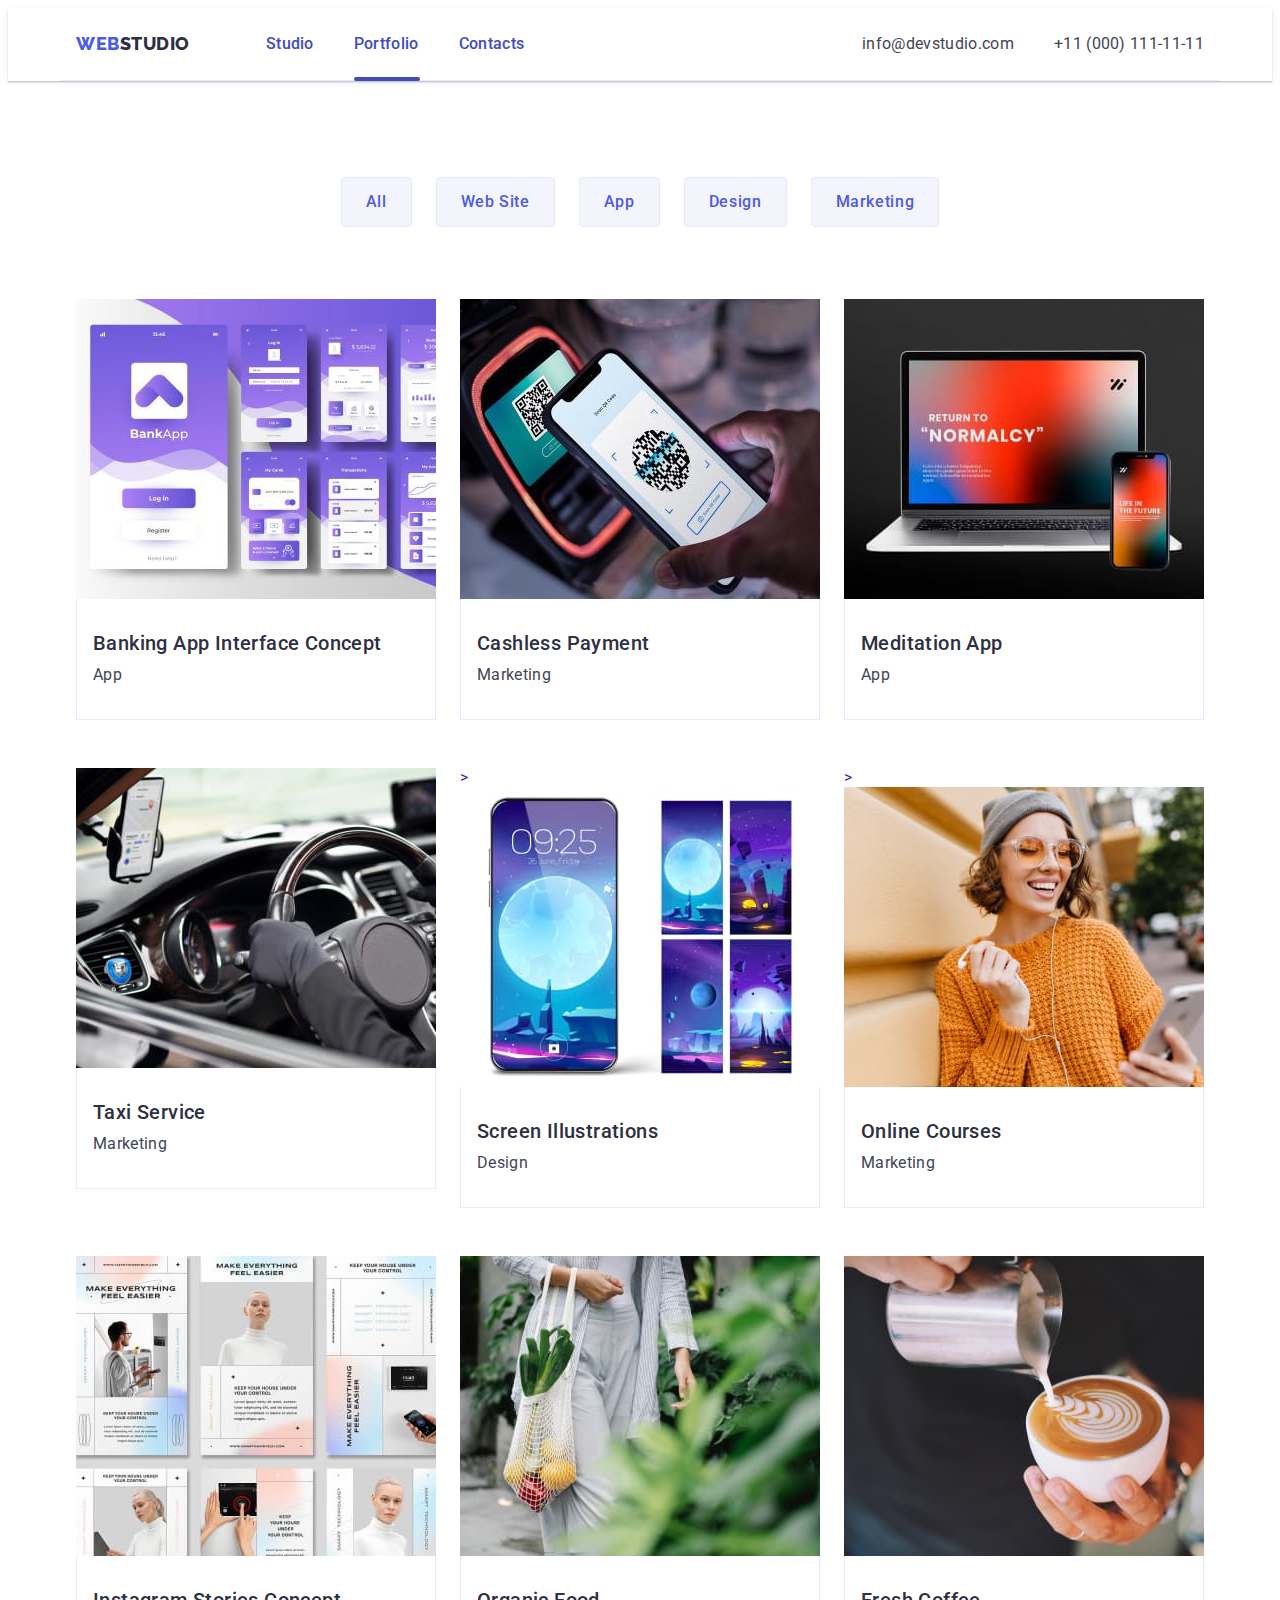
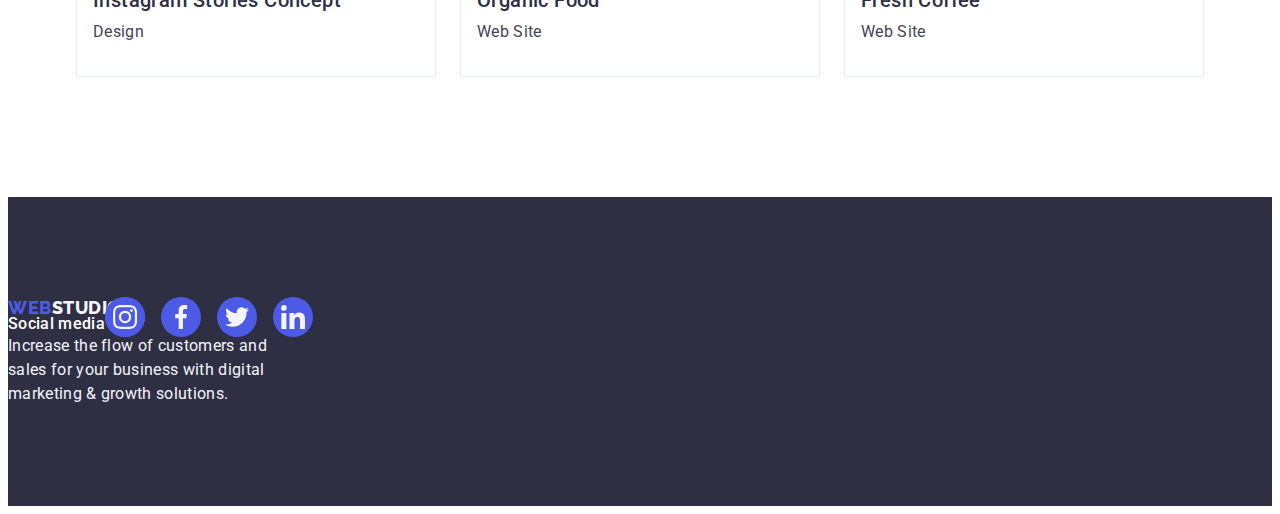
==== portfolio.html @ 8f14843b "4card-9" ====
<!DOCTYPE html>
<html lang="en">
  <head>
    <meta charset="UTF-8" />
    <meta name="viewport" content="width=device-width, initial-scale=1.0" />
    <link
      rel="stylesheet"
      href="https://cdnjs.cloudflare.com/ajax/libs/modern-normalize/2.0.0/modern-normalize.min.css"
      integrity="sha512-4xo8blKMVCiXpTaLzQSLSw3KFOVPWhm/TRtuPVc4WG6kUgjH6J03IBuG7JZPkcWMxJ5huwaBpOpnwYElP/m6wg=="
      crossorigin="anonymous"
      referrerpolicy="no-referrer"
    />
    <link rel="stylesheet" href="./css/styles.css" />
    <link rel="preconnect" href="https://fonts.googleapis.com" />
    <link rel="preconnect" href="https://fonts.gstatic.com" crossorigin />
    <link
      href="https://fonts.googleapis.com/css2?family=Raleway:wght@800&family=Roboto:wght@400;500;700;900&display=swap"
      rel="stylesheet"
    />
    <title>Портфоліо</title>
  </head>
  <body>
    <header class="header">
      <div class="container header-container">
        <nav class="header-navigation">
          <a class="header-logo link" href="./index.html"
            >Web<span class="header-logo-color">Studio</span></a
          >
          <ul class="header-menu-list list">
            <li class="header-menu-item">
              <a class="header-menu-link link" href="./index.html">Studio</a>
            </li>
            <li class="header-menu-item">
              <a class="header-menu-link current link" href="./portfolio.html"
                >Portfolio</a
              >
            </li>
            <li class="header-menu-item">
              <a class="header-menu-link link" href="">Contacts</a>
            </li>
          </ul>
        </nav>
        <address class="header-address">
          <ul class="header-address-link list">
            <li class="header-address-menu">
              <a
                class="link header-address-link"
                href="mailto:info@devstudio.com"
                >info@devstudio.com</a
              >
            </li>
            <li class="header-address-menu">
              <a class="link header-address-link" href="tel:+110001111111"
                >+11 (000) 111-11-11</a
              >
            </li>
          </ul>
        </address>
      </div>
    </header>
    <main>
      <section class="portfolio">
        <div class="container">
          <h1 class="visually-hidden">Porfolio</h1>
          <ul class="portfolio-filtr-list link list">
            <li><button type="button" class="portfolio-btn">All</button></li>
            <li>
              <button type="button" class="portfolio-btn">Web Site</button>
            </li>
            <li><button type="button" class="portfolio-btn">App</button></li>
            <li>
              <button type="button" class="portfolio-btn">Design</button>
            </li>
            <li>
              <button type="button" class="portfolio-btn">Marketing</button>
            </li>
          </ul>
          <ul class="portfolio-projects-list list">
            <li class="portfolio-item">
              <a class="portfolio-link link" href=""
                ><div class="portfolio-cover-wrap">
                  <img
                    class="portfolio-img"
                    src="./images/portfolio1.jpg"
                    alt="banking application interface"
                    width="360"
                    height="300"
                  />
                  <div class="porfolio-cover">
                    <p class="porfolio-cover-text">
                      14 Stylish and User-Friendly App Design Concepts · Task
                      Manager App · Calorie Tracker App · Exotic Fruit Ecommerce
                      App · Cloud Storage App
                    </p>
                  </div>
                </div>
                <div class="portfolio-card">
                  <h2 class="portfolio-subtitle">
                    Banking App Interface Concept
                  </h2>
                  <p class="portfolio-text">App</p>
                </div></a
              >
            </li>
            <li class="portfolio-item">
              <a class="portfolio-link link" href="">
                <div class="portfolio-cover-wrap">
                  <img
                    class="portfolio-img"
                    src="./images/portfolio2.jpg"
                    alt="scanning qr code from phone to phone"
                    width="360"
                    height="300"
                  />
                  <div class="porfolio-cover">
                    <p class="porfolio-cover-text">
                      14 Stylish and User-Friendly App Design Concepts · Task
                      Manager App · Calorie Tracker App · Exotic Fruit Ecommerce
                      App · Cloud Storage App
                    </p>
                  </div>
                </div>
                <div class="portfolio-card">
                  <h2 class="portfolio-subtitle">Cashless Payment</h2>
                  <p class="portfolio-text">Marketing</p>
                </div></a
              >
            </li>
            <li class="portfolio-item">
              <a class="portfolio-link link" href=""
                ><div class="portfolio-cover-wrap">
                  <img
                    class="portfolio-img"
                    src="./images/portfolio3.jpg"
                    alt="laptop and phone screen with meditation program"
                    width="360"
                    height="300"
                  />
                  <div class="porfolio-cover">
                    <p class="porfolio-cover-text">
                      14 Stylish and User-Friendly App Design Concepts · Task
                      Manager App · Calorie Tracker App · Exotic Fruit Ecommerce
                      App · Cloud Storage App
                    </p>
                  </div>
                </div>
                <div class="portfolio-card">
                  <h2 class="portfolio-subtitle">Meditation App</h2>
                  <p class="portfolio-text">App</p>
                </div></a
              >
            </li>
            <li class="portfolio-item">
              <a class="portfolio-link link" href=""
                ><div class="portfolio-cover-wrap">
                  <img
                    class="portfolio-img"
                    src="./images/portfolio4.jpg"
                    alt="mobile phone attached to the windshield of a car"
                    width="360"
                    height="300"
                  />
                  <div class="porfolio-cover">
                    <p class="porfolio-cover-text">
                      14 Stylish and User-Friendly App Design Concepts · Task
                      Manager App · Calorie Tracker App · Exotic Fruit Ecommerce
                      App · Cloud Storage App
                    </p>
                  </div>
                </div>
                <div class="portfolio-card">
                  <h2 class="portfolio-subtitle">Taxi Service</h2>
                  <p class="portfolio-text">Marketing</p>
                </div></a
              >
            </li>
            <li class="portfolio-item">
              <a class="portfolio-link link" href=""
                ><div class="portfolio-cover-wrap">
                  ><img
                  class="portfolio-img"
                  src="./images/portfolio5.jpg"
                  alt="5 screensavers of the same theme for the mobile phone screen"
                  width="360"
                  height="300"
                />
                <div class="porfolio-cover">
                  <p class="porfolio-cover-text">
                    14 Stylish and User-Friendly App Design Concepts · Task
                    Manager App · Calorie Tracker App · Exotic Fruit Ecommerce
                    App · Cloud Storage App
                  </p>
                </div></div>
                <div class="portfolio-card">
                  <h2 class="portfolio-subtitle">Screen Illustrations</h2>
                  <p class="portfolio-text">Design</p>
                </div></a
              >
            </li>
            <li class="portfolio-item">
              <a class="portfolio-link link" href=""
                ><div class="portfolio-cover-wrap">
                  ><img
                  class="portfolio-img"
                  src="./images/portfolio6.jpg"
                  alt="cheerful girl in a yellow knitted sweater, glasses, hat and headphones"
                  width="360"
                  height="300"
                />
                <div class="porfolio-cover">
                  <p class="porfolio-cover-text">
                    14 Stylish and User-Friendly App Design Concepts · Task
                    Manager App · Calorie Tracker App · Exotic Fruit Ecommerce
                    App · Cloud Storage App
                  </p>
                </div></div>
                <div class="portfolio-card">
                  <h2 class="portfolio-subtitle">Online Courses</h2>
                  <p class="portfolio-text">Marketing</p>
                </div></a
              >
            </li>
            <li class="portfolio-item">
              <a class="portfolio-link link" href=""
                ><div class="portfolio-cover-wrap"><img
                  class="portfolio-img"
                  src="./images/portfolio7.jpg"
                  alt="interface concept for instagram stories"
                  width="360"
                  height="300"
                />
                <div class="porfolio-cover">
                  <p class="porfolio-cover-text">
                    14 Stylish and User-Friendly App Design Concepts · Task
                    Manager App · Calorie Tracker App · Exotic Fruit Ecommerce
                    App · Cloud Storage App
                  </p>
                </div></div>
                <div class="portfolio-card">
                  <h2 class="portfolio-subtitle">Instagram Stories Concept</h2>
                  <p class="portfolio-text">Design</p>
                </div></a
              >
            </li>
            <li class="portfolio-item">
              <a class="portfolio-link link" href=""
                ><div class="portfolio-cover-wrap"><img
                  class="portfolio-img"
                  src="./images/portfolio8.jpg"
                  alt="a woman in light clothes carries a net with organic fruits"
                  width="360"
                  height="300"
                />
                <div class="porfolio-cover">
                  <p class="porfolio-cover-text">
                    14 Stylish and User-Friendly App Design Concepts · Task
                    Manager App · Calorie Tracker App · Exotic Fruit Ecommerce
                    App · Cloud Storage App
                  </p>
                </div></div>
                <div class="portfolio-card">
                  <h2 class="portfolio-subtitle">Organic Food</h2>
                  <p class="portfolio-text">Web Site</p>
                </div></a
              >
            </li>
            <li class="portfolio-item">
              <a class="portfolio-link link" href=""
                ><div class="portfolio-cover-wrap"><img
                  class="portfolio-img"
                  src="./images/portfolio9.jpg"
                  alt="man adding milk to coffee"
                  width="360"
                  height="300"
                />
                <div class="porfolio-cover">
                  <p class="porfolio-cover-text">
                    14 Stylish and User-Friendly App Design Concepts · Task
                    Manager App · Calorie Tracker App · Exotic Fruit Ecommerce
                    App · Cloud Storage App
                  </p>
                </div></div>
                <div class="portfolio-card">
                  <h2 class="portfolio-subtitle">Fresh Coffee</h2>
                  <p class="portfolio-text">Web Site</p>
                </div></a
              >
            </li>
          </ul>
        </div>
      </section>
    </main>
    <footer class="footer">
      <div class="footer-container">
        <div class="footer-left">
          <a class="footer-logo link" href="./index.html"
            >Web<span class="footer-logo-color">Studio</span></a
          >
          <p class="footer-text">
            Increase the flow of customers and sales for your business with
            digital marketing & growth solutions.
          </p>
        </div>
        <div class="footer-social-menu">
          <p class="footer-title">Social media</p>
          <ul class="footer-menu-list">
            <li class="footer-menu-fon">
              <a class="footer-menu-link" href="">
                <svg class="footer-icon" width="24" height="24">
                  <use href="./images/icons.svg#icon-instagram-2"></use></svg
              ></a>
            </li>
            <li class="footer-menu-fon">
              <svg class="footer-icon" width="24" height="24">
                <use href="./images/icons.svg#icon-facebook-1"></use>
              </svg>
            </li>
            <li class="footer-menu-fon">
              <svg class="footer-icon" width="24" height="24">
                <use href="./images/icons.svg#icon-twitter-1"></use>
              </svg>
            </li>
            <li class="footer-menu-fon">
              <svg class="footer-icon" width="24" height="24">
                <use href="./images/icons.svg#icon-linkedin-1"></use>
              </svg>
            </li>
          </ul>
        </div>
      </div>
    </footer>
  </body>
</html>
---- css/styles.css ----
* {
  box-sizing: border-box;
}
:root {
  --font-family: "Roboto", sans-serif;
  --font-family: "Raleway", sans-serif;
  --iris: #4d5ae5;
  --ocean: #404bbf;
  --navy-blue: #2e2f42;
  --green: #31d0aa;
  --slate: #434455;
  --light-slate: #8e8f99;
  --corn-flower: #e7e9fc;
  --cloud: #f4f4fd;
  --navy-blue-modal: #2e2f42;
  --grey: #2e2f42;
  --white: #ffffff;
  --dairy: #fcfcfc;
  --cornflower: #e7e9fc;
}
body {
  font-family: "Roboto", sans-serif;
  color: #434455;
  background-color: #ffffff;
}
address {
  font-style: normal;
}

img {
  display: block;
  max-width: 100%;
  height: auto;
}

p,
h1,
h2,
h3,
h4,
h5,
h6 {
  margin-top: 0;
  margin-bottom: 0;
}

ul,
ol {
  padding-left: 0;
  margin-top: 0;
  margin-bottom: 0;
}

.container {
  width: 100%;
  width: 1158px;
  padding-left: 15px;
  padding-right: 15px;
  margin: 0 auto;
}

.visually-hidden {
  position: absolute;
  width: 1px;
  height: 1px;
  margin: -1px;
  border: 0;
  padding: 0;
  white-space: nowrap;
  clip-path: inset(100%);
  clip: rect(0 0 0 0);
  overflow: hidden;
}

.link {
  text-decoration: none;
}

.list {
  list-style-type: none;
}

/*----------------HEADER-------------*/

.header {
  box-shadow: 0px 2px 1px rgba(46, 47, 66, 0.08),
    0px 1px 1px rgba(46, 47, 66, 0.16), 0px 1px 6px rgba(46, 47, 66, 0.08);
}

.header-container {
  display: flex;
  align-items: center;
  width: 100%;
  max-width: 1158px;
  margin: 0 auto;
  border-bottom: 1px solid var(--cornflower, #e7e9fc);
}

.header-navigation {
  align-items: center;
  display: flex;
}

.header-logo {
  color: var(--iris, #4d5ae5);
  font-family: Raleway, sans-serif;
  font-size: 18px;
  font-weight: 800;
  line-height: 1.17;
  letter-spacing: 0.03em;
  text-transform: uppercase;
  display: flex;
  align-items: center;
  margin-right: 76px;
}
.header-logo-color {
  color: var(--navyblue, #2e2f42);
  text-align: center;
}

.header-menu-list {
  text-align: center;
  display: flex;
  gap: 40px;
}

.header-menu-item {
  text-align: center;
}
.header-address-menu {
  transition: color 250ms cubic-bezier(0.4, 0, 0.2, 1);
}

.header-menu-link {
  color: var(--grey);
  font-size: 16px;
  font-weight: 500;
  line-height: 1.5;
  letter-spacing: 0.02em;
  text-align: center;
  display: flex;
  padding: 24px 0;
  position: relative;
  color: #404bbf;
  transition: color 250ms cubic-bezier(0.4, 0, 0.2, 1);
}
.header-menu-link:hover,
.header-menu-link:focus {
  color: var(--ocean, #404bbf);
  text-decoration: underline;
  text-decoration: none;
  transition: transform 250ms linear;
  transition: cubic-bezier(0.4, 0, 0.2, 1);
}
.header-address {
  font-style: normal;
  text-align: center;
  display: flex;
  margin-left: auto;
}
.header-menu-link :active .current {
}

.current::after {
  width:100%;
  width: 66px;
  height: 4px;
  flex-shrink: 0;
  border-radius: 2px;
  position: absolute;
  left: 0;
  bottom: -1px;
  background-color: #404bbf;
  content: "";
}

.header-address-link {
  color: var(--slate, #434455);
  font-size: 16px;
  line-height: 1.5;
  letter-spacing: 0.02em;
  font-style: normal;
  margin: 0;
  padding-left: 0;
  text-align: center;
  display: flex;
  gap: 40px;
  transition: color 250ms cubic-bezier(0.4, 0, 0.2, 1);
}
.header-address-link:hover,
.header-address-link:focus {
  color: var(--ocean, #404bbf);
  text-decoration: none;
  transition: transform 250ms linear;
  transition: cubic-bezier(0.4, 0, 0.2, 1);
}
/*----------------BUSINESS-------------*/

.business {
  background-color: #2e2f42;
  background-image: linear-gradient(
      rgba(46, 47, 66, 0.7),
      rgba(46, 47, 66, 0.7)
    ),
    url(../images/people-office.jpg);
  background-repeat: no-repeat;
  background-position: center;
  background-size: cover;
  text-align: center;
  padding: 188px 0;
  display: block;
  margin: 0 auto;
  align-items: center;
  max-width: 1440px;
}
.business-title {
  color: var(--white, #ffffff);
  font-size: 56px;
  font-weight: 700;
  line-height: 1.07;
  letter-spacing: 0.02em;
  max-width: 496px;
  margin: 0 auto 48px;
}

.business-btn {
  color: var(--white, #ffffff);
  font-size: 16px;
  font-weight: 500;
  line-height: 1.5;
  letter-spacing: 0.04em;
  cursor: pointer;
  background: var(--iris, #4d5ae5);
  font-family: inherit;
  margin: 0 auto;
  border: none;
  border-radius: 4px;
  padding: 16px 32px;
  min-width: 169px;
  display: block;
  justify-items: center;
  transition: background-color 250ms cubic-bezier(0.4, 0, 0.2, 1);
}

.business-btn:hover,
.business-btn:focus {
  background: var(--ocean, #404bbf);
  font-family: "Roboto", sans-serif;
  text-decoration: none;
  transition: transform 250ms linear;
  transition: cubic-bezier(0.4, 0, 0.2, 1);
}

/*----------------SKILLS--------------*/

.skills {
  padding: 120px 0;
}

.skills-menu {
  display: flex;
  gap: 24px;
}
.skills-menu-fon {
  width: 264px;
  height: 112px;
  border-radius: 4px;
  background: var(--cloud, #f4f4fd);
  display: inline-block;
  display: flex;
  align-items: center;
  justify-content: center;
  margin-bottom: 8px;
}

.skills-menu-item {
  width: calc((100% - 72px) / 4);
}
.skills-subtitle {
  color: var(--navyblue, #2e2f42);
  font-size: 20px;
  font-weight: 500;
  line-height: 1.2;
  letter-spacing: 0.02em;
  margin-bottom: 8px;
}
.skills-item-text {
  font-size: 16px;
  line-height: 1.5;
  letter-spacing: 0.02em;
}

/*----------------DEVELOPMENT-------------*/
.development {
  padding-bottom: 120px;
}
.development-title {
  color: var(--navyblue, #2e2f42);
  font-size: 36px;
  font-weight: 700;
  line-height: 1.11;
  letter-spacing: 0.02em;
  text-transform: capitalize;
  display: block;
  margin: 0 auto 72px;
  text-align: center;
}

.development-menu-list {
  display: flex;
  gap: 24px;
}

.development-menu-item {
  width: calc((100% - 48px) / 3);
}

/*----------------TEAM----------------*/
.team {
  background-color: #f4f4fd;
  padding: 120px 0;
}

.team-title {
  color: var(--navyblue, #2e2f42);
  text-align: center;
  font-size: 36px;
  font-weight: 700;
  line-height: 1.11;
  letter-spacing: 0.02em;
  text-transform: capitalize;
  display: block;
  margin-bottom: 72px;
}

.team-list {
  display: flex;
  gap: 24px;
}
.team-list-menu {
  background-color: #ffffff;
  border-radius: 0px 0px 4px 4px;
  width: calc((100% - 3 * 24px) / 4);
  box-shadow: 0px 1px 6px rgba(46, 47, 66, 0.08),
    0px 1px 1px rgba(46, 47, 66, 0.16), 0px 2px 1px rgba(46, 47, 66, 0.08);
}
.team-img {
}
.team-working {
  padding: 32px 0;
}
.team-name {
  color: var(--navyblue, #2e2f42);
  text-align: center;
  font-size: 20px;
  font-weight: 500;
  line-height: 1.2;
  letter-spacing: 0.02em;
  margin-bottom: 8px;
}

.team-profession {
  color: var(--slate, #434455);
  text-align: center;
  font-size: 16px;
  line-height: 1.5;
  letter-spacing: 0.02em;
  margin: 0;
  margin-bottom: 8px;
}
.team-menu-fon-list {
  display: flex;
  justify-content: center;
  align-items: center;
  width: 232px;
  height: 40px;
  margin: 0 auto;
  flex-shrink: 0;
  gap: 24px;
}

.team-menu-fon {
  flex-shrink: 0;
  width: 40px;
  height: 40px;
  border-radius: 50px;
  display: inline-block;
  display: flex;
  align-items: center;
  justify-content: center;
  background-color: #4d5ae5;
}

.team-link {
  width: 100%;
  height: 100%;
  background-color: var(--iris, #4d5ae5);
  border-radius: 50%;
  display: flex;
  align-items: center;
  justify-content: center;
  transition: background-color 250ms cubic-bezier(0.4, 0, 0.2, 1);
}
.team-link :hover,
.team-link :focus {
  background-color: var(--ocean, #404bbf);
}
.team-icon {
  fill: #f4f4fd;
}

/*------------------CUSTOMER-----------------*/
.customers {
  padding: 120px 0;
}
.customers-title {
  color: var(--navyblue, #2e2f42);
  text-align: center;
  font-size: 36px;
  font-weight: 700;
  line-height: 1.11;
  letter-spacing: 0.02em;
  text-transform: capitalize;
  display: block;
  margin-bottom: 72px;
}

.customers-menu {
  display: flex;
  gap: 24px;
}

.customers-link {
  width: 100%;
  height: 100%;
  border: 1px solid #8e8f99;
  border-radius: 4px;
  display: flex;
  align-items: center;
  justify-content: center;
  color: var(--light-slate, #8e8f99);
  transition: border-color 250ms cubic-bezier(0.4, 0, 0.2, 1),
    color 250ms cubic-bezier(0.4, 0, 0.2, 1);
}

.customers-link :hover,
.customers-link :focus {
  border-color: var(--ocean, #404bbf);
  color: var(--ocean, #404bbf);
  transition: border-color 250ms cubic-bezier(0.4, 0, 0.2, 1),
    color 250ms cubic-bezier(0.4, 0, 0.2, 1);
}
.customers-menu-item {
  width: calc((100% - 5 * 24px) / 6);
  height: 88px;
}
/*.customers-menu-fon {
  width: 168px;
  height: 88px;
  border-radius: 4px;
  border: 1px solid var(--lightslate, #8e8f99);
  display: inline-block;
  display: flex;
  align-items: center;
  justify-content: center;
  flex-shrink: 0;
}*/

.customers-menu-item :hover,
.customers-menu-item :focus {
  border: 1px solid var(--ocean, #404bbf);
  transition: transform 250ms linear;
  transition: cubic-bezier(0.4, 0, 0.2, 1);
}
.customers-icon {
  fill: currentColor;
}
.customers-icon :hover,
.customers-icon :focus {
  fill: #404bbf;
  transition: transform 250ms linear;
  transition: cubic-bezier(0.4, 0, 0.2, 1);
}

/*------------------PORTFOLIO-----------------*/
.portfolio {
  padding-top: 96px;
  padding-bottom: 120px;
}

.portfolio-filtr-list {
  width: 1158px;
  width: calc(100% - (24px * 4) / 5);
  padding-right: 15px;
  padding-left: 15px;
  margin: 0 auto;
  display: flex;
  justify-content: center;
  gap: 24px;
  margin-bottom: 72px;
}

.portfolio-btn {
  font-family: inherit;
  color: #4d5ae5;
  background: var(--cloud, #f4f4fd);
  text-align: center;
  font-size: 16px;
  font-weight: 500;
  line-height: 1.5;
  letter-spacing: 0.04em;
  cursor: pointer;
  padding: 12px 24px;
  border-radius: 4px;
  border: 1px solid var(--cornflower, #e7e9fc);
  margin: 0 auto;
  display: flex;
  justify-content: center;
  align-items: center;
  transition: color 250ms cubic-bezier(0.4, 0, 0.2, 1),
    background-color 250ms cubic-bezier(0.4, 0, 0.2, 1),
    border-color 250ms cubic-bezier(0.4, 0, 0.2, 1),
    box-shadow 250ms cubic-bezier(0.4, 0, 0.2, 1);
}
.portfolio-btn:hover,
.portfolio-btn:focus {
  background-color: var(--ocean, #404bbf);
  color: var(--white, #ffffff);
  text-decoration: none;
  border: 1px solid transparent;
  transition: transform 250ms linear;
  transition: cubic-bezier(0.4, 0, 0.2, 1);
  box-shadow: 0px 3px 1px rgba(0, 0, 0, 0.1), 0px 2px 1px rgba(0, 0, 0, 0.08),
    0px 2px 2px rgba(0, 0, 0, 0.12);
}

.portfolio-projects-list {
  margin: 0;
  padding-left: 0;
  display: flex;
  flex-wrap: wrap;
  column-gap: 24px;
  row-gap: 48px;
}
.portfolio-link {
  display: block;
  transition: box-shadow 250ms cubic-bezier(0.4, 0, 0.2, 1);
  transform: translateY(0%);
}
.portfolio-link :hover{
  transform: translateY(0%);
  box-shadow: 0px 1px 6px rgba(46, 47, 66, 0.08),
    0px 1px 1px rgba(46, 47, 66, 0.16), 0px 2px 1px rgba(46, 47, 66, 0.08);
}
.portfolio-link :focus {
  transform: translateY(0%);
  box-shadow: 0px 1px 6px rgba(46, 47, 66, 0.08),
    0px 1px 1px rgba(46, 47, 66, 0.16), 0px 2px 1px rgba(46, 47, 66, 0.08);
}
.portfolio-link :hover  .porfolio-cover-text{ transform: translateY(0%);}

.portfolio-link :focus .porfolio-cover-text{ transform: translateY(0%);}

.portfolio-item {
  width: calc((100% - 48px) / 3);
}
.portfolio-item :hover .porfolio-cover {
  transform: translateY(0);
}
.portfolio-card {
  padding: 32px 16px;
  border: 1px solid #e7e9fc;
  border-top: none;
}

.portfolio-img {
}

.portfolio-cover-wrap {
  position: relative;
  overflow: hidden;
}

.porfolio-cover {
  position: absolute;
  top: 0;
  flex-shrink: 0;
  background: var(--iris, #4d5ae5);
  height: 100%;
  width: 100%;
  padding: 0 32px;
  padding-top: 40px;
  display: flex;
  transform: translateY(100%);
  transition: transform 250ms linear;
  transition: cubic-bezier(0.4, 0, 0.2, 1);
}

.porfolio-cover-text {
  color: var(--cloud, #f4f4fd);
  font-size: 16px;
  line-height: 1.5;
  letter-spacing: 0.02em;
  position: absolute;
  top: 0;
  padding: 40px 32px;
  background-color: #4d5ae5;
  height: 100%;
  transform: translateY(100%);
  transition: transform 250ms cubic-bezier(0.4, 0, 0.2, 1);
}

.portfolio-subtitle {
  color: var(--navyblue, #2e2f42);
  font-size: 20px;
  font-weight: 500;
  line-height: 1.2;
  letter-spacing: 0.02em;
  margin-bottom: 8px;
}
.portfolio-text {
  color: var(--slate, #434455);
  font-size: 16px;
  line-height: 1.5;
  letter-spacing: 0.02em;
  margin: 0;
}

/*-----------FOOTER------------*/

.footer {
  background-color: #2e2f42;
  padding: 100px 0;
  position: relative;
}
.footer-container {
  display: flex;
  align-items: baseline;
}
.footer-left {
  margin-right: 120px;
}
.footer-logo {
  color: var(--iris, #4d5ae5);
  font-family: Raleway, sans-serif;
  font-size: 18px;
  font-weight: 800;
  line-height: 1.17;
  letter-spacing: 0.03em;
  text-transform: uppercase;
  display: inline-block;
  margin-bottom: 16px;
}

.footer-logo-color {
  color: var(--cloud, #f4f4fd);
  display: inline-block;
}

.footer-text {
  color: var(--cloud, #f4f4fd);
  font-size: 16px;
  line-height: 1.5;
  letter-spacing: 0.02em;
  margin: 0;
  max-width: 264px;
}

.footer-social-menu {
  width: 1158px;
  text-align: center;
  margin: 0;
  position: absolute;
  top: 100px;
  max-left: 540px;
  display: flex;
  align-items: baseline;
}

.footer-title {
  color: var(--white, #fff);
  font-size: 16px;
  font-weight: 500;
  line-height: 1.5;
  letter-spacing: 0.02em;
  margin-bottom: 16px;
}

.footer-menu-list {
  display: flex;
  gap: 16px;
}

.footer-menu-fon {
  flex-shrink: 0;
  width: 40px;
  height: 40px;
  border-radius: 50px;
  display: inline-block;
  display: flex;
  align-items: center;
  justify-content: center;
  background-color: var(--iris, #4d5ae5);

}
.footer-menu-link {
  width: 100%;
  height: 100%;
  background-color: var(--iris, #4d5ae5);
  border-radius: 50px;
  display: flex;
  align-items: center;
  justify-content: center;
}

.footer-menu-link :hover,
.footer-menu-link :focus {
  background-color: #31d0aa;
}

.footer-icon {
  fill: #f4f4fd;
}
.footer-menu-fon :hover,
.footer-menu-fon :focus {
  background-color: var(--green, #31d0aa);
}

/*-----------MODAL------------*/
.backdrop {
  position: fixed;
  width: 100%;
  height: 100%;
  background-color: var(--navyblue-modal, rgba(46, 47, 66, 0.4));
  top: 0;
  left: 0;
  transition: opacity 250ms cubic-bezier(0.4, 0, 0.2, 1),
    visibility 250ms cubic-bezier(0.4, 0, 0.2, 1);
}

.modal {
  position: absolute;
  top: 50%;
  left: 50%;
  transform: translate(-50%, -50%);
  border-radius: 4px;
  background: var(--dairy, #fcfcfc);
  box-shadow: 0px 2px 1px 0px rgba(0, 0, 0, 0.2),
    0px 1px 3px 0px rgba(0, 0, 0, 0.12), 0px 1px 1px 0px rgba(0, 0, 0, 0.14);
  width: 408px;
  min-height: 584px;
  flex-shrink: 0;
  transition: transform 250ms cubic-bezier(0.4, 0, 0.2, 1);
}

.modal-close-btn {
  position: absolute;
  top: 24px;
  right: 24px;
  border-radius: 50%;
  display: flex;
  align-items: center;
  justify-content: center;
  background-color: #e7e9fc;
  border: 1px solid rgba(0, 0, 0, 0.1);
  padding: 0;
  cursor: pointer;
  transition: background-color 250ms cubic-bezier(0.4, 0, 0.2, 1),
    border 250ms cubic-bezier(0.4, 0, 0.2, 1);
  width: 24px;
  height: 24px;
}

.modal-close-btn:hover .modal-icon,
.modal-close-btn:focus .modal-icon {
  fill: color #ffffff;
}

.modal-btn :hover,
.modal-btn :focus {
  background-color: var(--ocean, #404bbf);
  border: none;
}

.modal-icon {
  transition: fill 250ms cubic-bezier(0.4, 0, 0.2, 1);
  fill: #ffffff;
}

.is-hidden {
  opacity: 0;
  visibility: hidden;
  pointer-events: none;
}
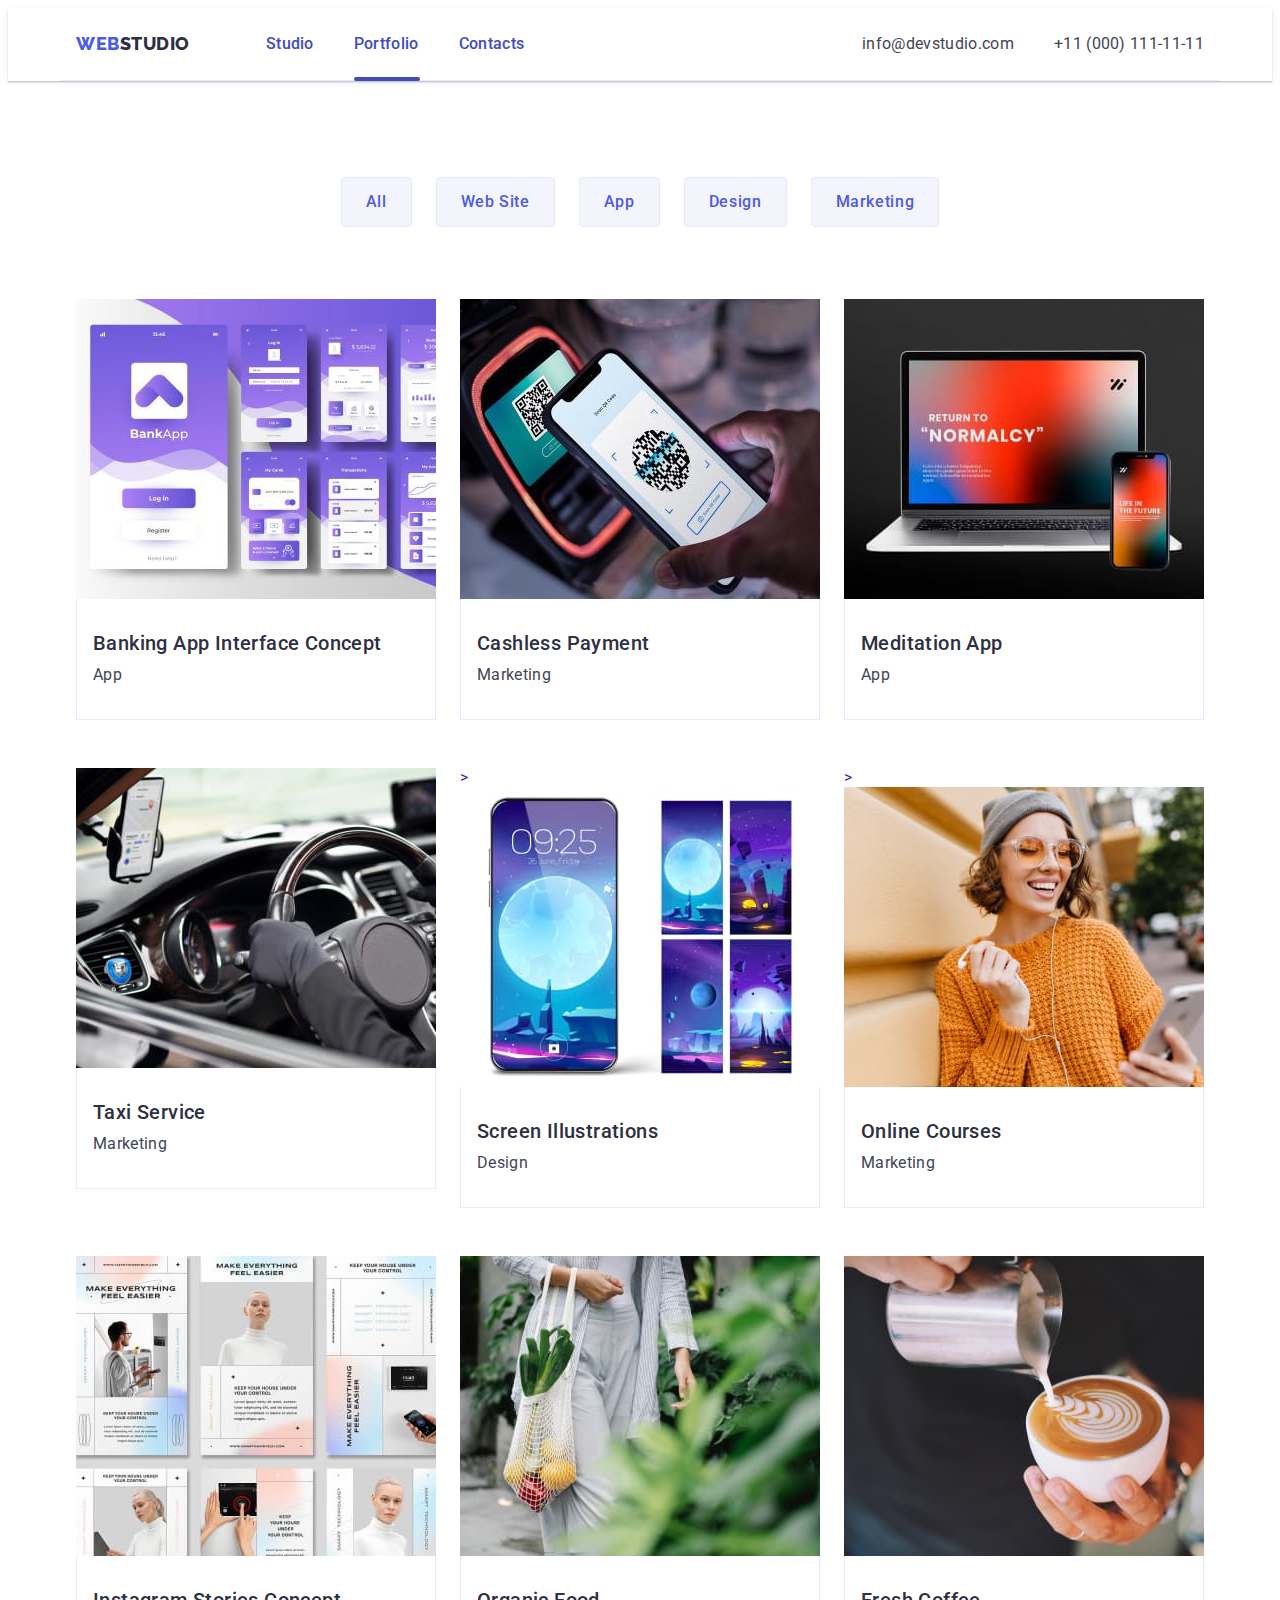
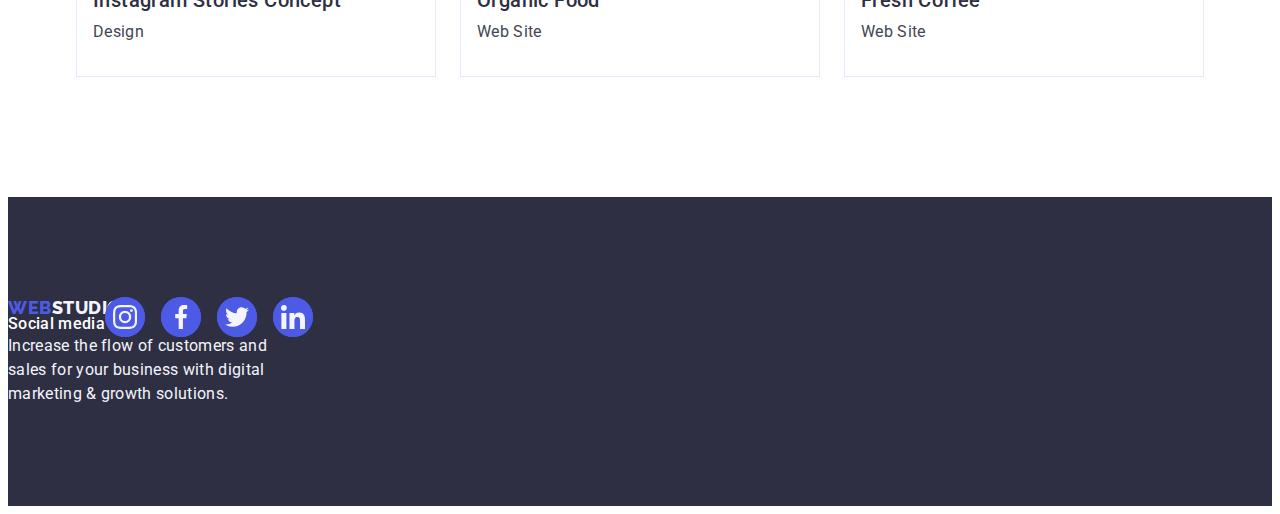
==== commit 65d7d244: "4footer" ====
--- a/portfolio.html
+++ b/portfolio.html
@@ -311,19 +311,21 @@
               ></a>
             </li>
             <li class="footer-menu-fon">
+              <a class="footer-menu-link" href="">
               <svg class="footer-icon" width="24" height="24">
                 <use href="./images/icons.svg#icon-facebook-1"></use>
-              </svg>
+              </svg></a>
             </li>
             <li class="footer-menu-fon">
-              <svg class="footer-icon" width="24" height="24">
+              <a class="footer-menu-link" href=""><svg class="footer-icon" width="24" height="24">
                 <use href="./images/icons.svg#icon-twitter-1"></use>
-              </svg>
+              </svg></a>
             </li>
             <li class="footer-menu-fon">
+              <a class="footer-menu-link" href="">
               <svg class="footer-icon" width="24" height="24">
                 <use href="./images/icons.svg#icon-linkedin-1"></use>
-              </svg>
+              </svg></a>
             </li>
           </ul>
         </div>
--- a/css/styles.css
+++ b/css/styles.css
@@ -143,14 +143,17 @@
   position: relative;
   color: #404bbf;
   transition: color 250ms cubic-bezier(0.4, 0, 0.2, 1);
+  transition: transform 250ms linear;
+  transition: cubic-bezier(0.4, 0, 0.2, 1);
+
 }
 .header-menu-link:hover,
 .header-menu-link:focus {
   color: var(--ocean, #404bbf);
   text-decoration: underline;
   text-decoration: none;
-  transition: transform 250ms linear;
-  transition: cubic-bezier(0.4, 0, 0.2, 1);
+  /*transition: transform 250ms linear;
+  transition: cubic-bezier(0.4, 0, 0.2, 1);*/
 }
 .header-address {
   font-style: normal;
@@ -186,13 +189,16 @@
   display: flex;
   gap: 40px;
   transition: color 250ms cubic-bezier(0.4, 0, 0.2, 1);
-}
+  transition: transform 250ms linear;
+  transition: cubic-bezier(0.4, 0, 0.2, 1);
+}
+
 .header-address-link:hover,
 .header-address-link:focus {
   color: var(--ocean, #404bbf);
   text-decoration: none;
-  transition: transform 250ms linear;
-  transition: cubic-bezier(0.4, 0, 0.2, 1);
+  /*transition: transform 250ms linear;
+  transition: cubic-bezier(0.4, 0, 0.2, 1);*/
 }
 /*----------------BUSINESS-------------*/
 
@@ -240,6 +246,8 @@
   display: block;
   justify-items: center;
   transition: background-color 250ms cubic-bezier(0.4, 0, 0.2, 1);
+  transition: transform 250ms linear;
+  transition: cubic-bezier(0.4, 0, 0.2, 1);
 }
 
 .business-btn:hover,
@@ -247,8 +255,8 @@
   background: var(--ocean, #404bbf);
   font-family: "Roboto", sans-serif;
   text-decoration: none;
-  transition: transform 250ms linear;
-  transition: cubic-bezier(0.4, 0, 0.2, 1);
+  /*transition: transform 250ms linear;
+  transition: cubic-bezier(0.4, 0, 0.2, 1);*/
 }
 
 /*----------------SKILLS--------------*/
@@ -447,12 +455,14 @@
 .customers-link :focus {
   border-color: var(--ocean, #404bbf);
   color: var(--ocean, #404bbf);
-  transition: border-color 250ms cubic-bezier(0.4, 0, 0.2, 1),
-    color 250ms cubic-bezier(0.4, 0, 0.2, 1);
+  /*transition: border-color 250ms cubic-bezier(0.4, 0, 0.2, 1),
+    color 250ms cubic-bezier(0.4, 0, 0.2, 1);*/
 }
 .customers-menu-item {
   width: calc((100% - 5 * 24px) / 6);
   height: 88px;
+  transition: transform 250ms linear;
+  transition: cubic-bezier(0.4, 0, 0.2, 1);
 }
 /*.customers-menu-fon {
   width: 168px;
@@ -469,17 +479,19 @@
 .customers-menu-item :hover,
 .customers-menu-item :focus {
   border: 1px solid var(--ocean, #404bbf);
+  /*transition: transform 250ms linear;
+  transition: cubic-bezier(0.4, 0, 0.2, 1);*/
+}
+.customers-icon {
+  fill: currentColor;
   transition: transform 250ms linear;
   transition: cubic-bezier(0.4, 0, 0.2, 1);
-}
-.customers-icon {
-  fill: currentColor;
 }
 .customers-icon :hover,
 .customers-icon :focus {
   fill: #404bbf;
-  transition: transform 250ms linear;
-  transition: cubic-bezier(0.4, 0, 0.2, 1);
+  /*transition: transform 250ms linear;
+  transition: cubic-bezier(0.4, 0, 0.2, 1);*/
 }
 
 /*------------------PORTFOLIO-----------------*/
@@ -521,6 +533,8 @@
     background-color 250ms cubic-bezier(0.4, 0, 0.2, 1),
     border-color 250ms cubic-bezier(0.4, 0, 0.2, 1),
     box-shadow 250ms cubic-bezier(0.4, 0, 0.2, 1);
+    transition: transform 250ms linear;
+    transition: cubic-bezier(0.4, 0, 0.2, 1);
 }
 .portfolio-btn:hover,
 .portfolio-btn:focus {
@@ -528,8 +542,8 @@
   color: var(--white, #ffffff);
   text-decoration: none;
   border: 1px solid transparent;
-  transition: transform 250ms linear;
-  transition: cubic-bezier(0.4, 0, 0.2, 1);
+  /*transition: transform 250ms linear;
+  transition: cubic-bezier(0.4, 0, 0.2, 1);*/
   box-shadow: 0px 3px 1px rgba(0, 0, 0, 0.1), 0px 2px 1px rgba(0, 0, 0, 0.08),
     0px 2px 2px rgba(0, 0, 0, 0.12);
 }
@@ -707,7 +721,7 @@
   width: 100%;
   height: 100%;
   background-color: var(--iris, #4d5ae5);
-  border-radius: 50px;
+  border-radius: 50%;
   display: flex;
   align-items: center;
   justify-content: center;
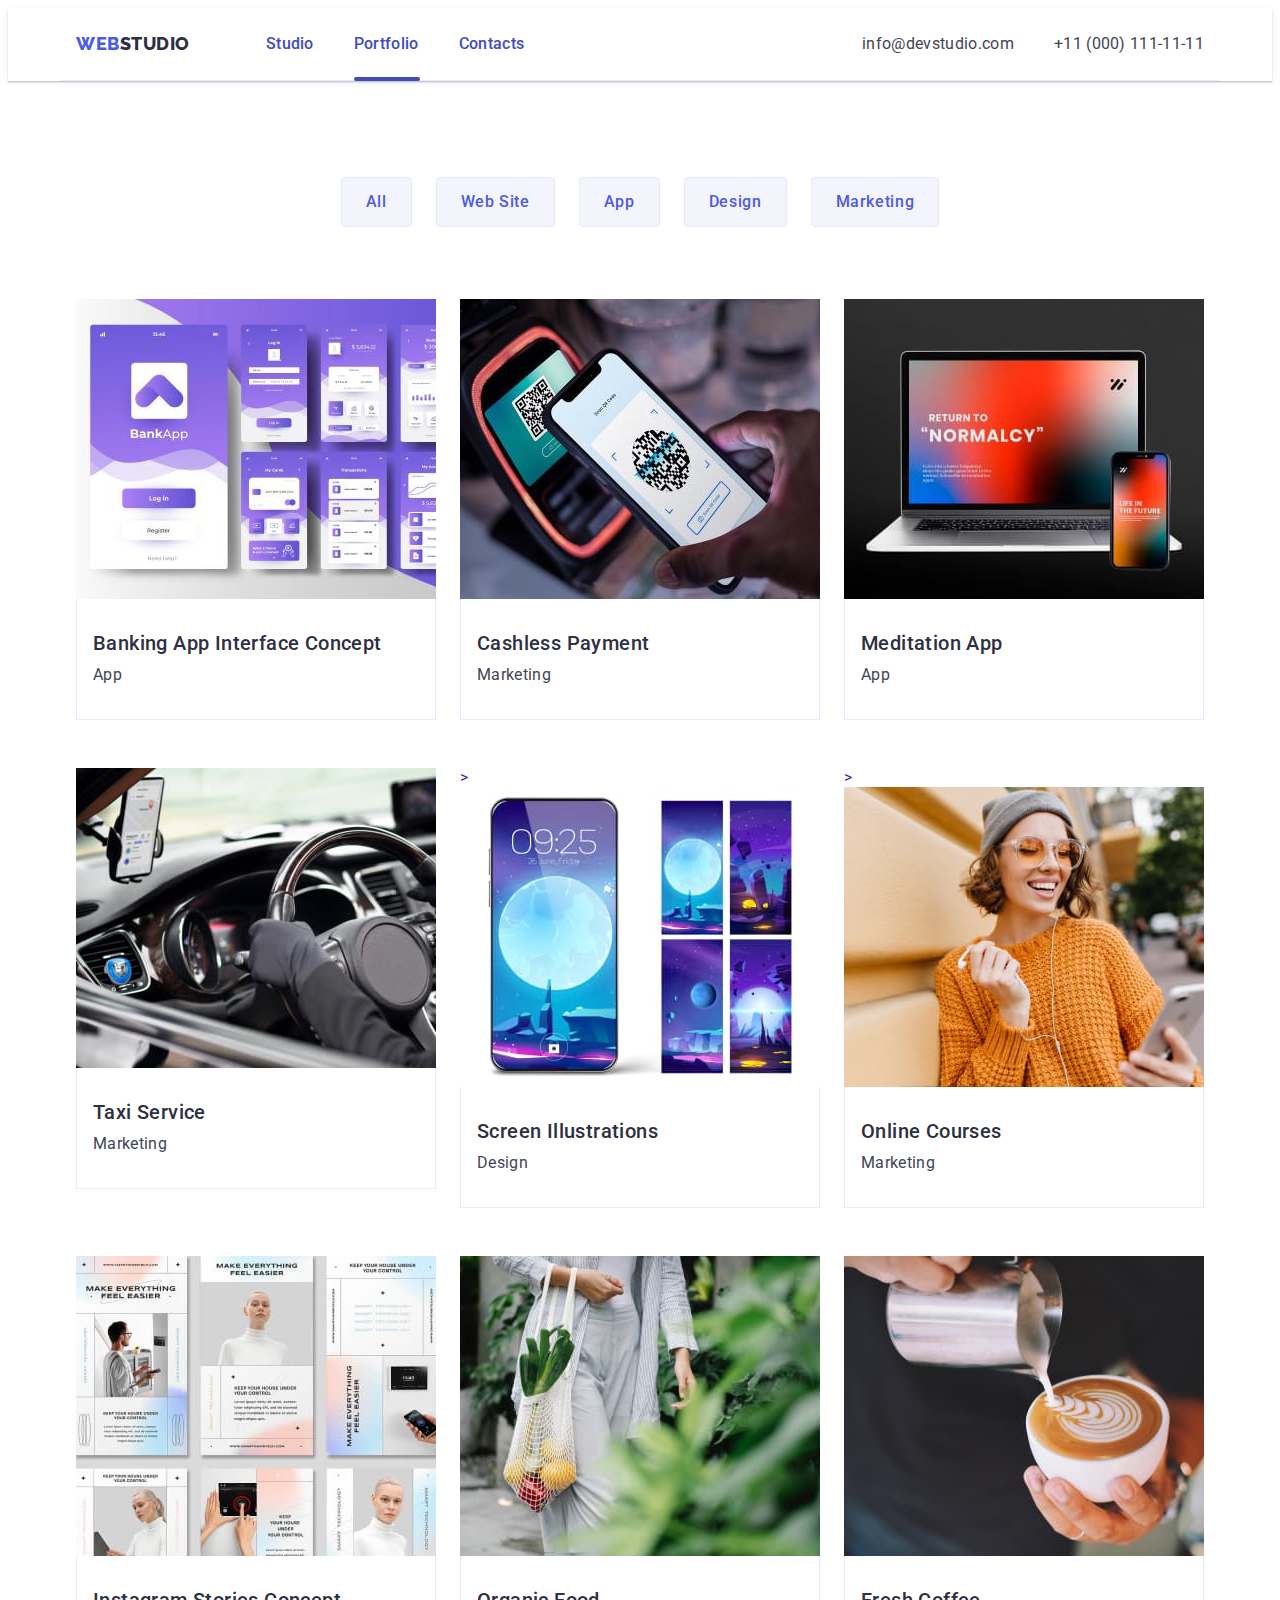
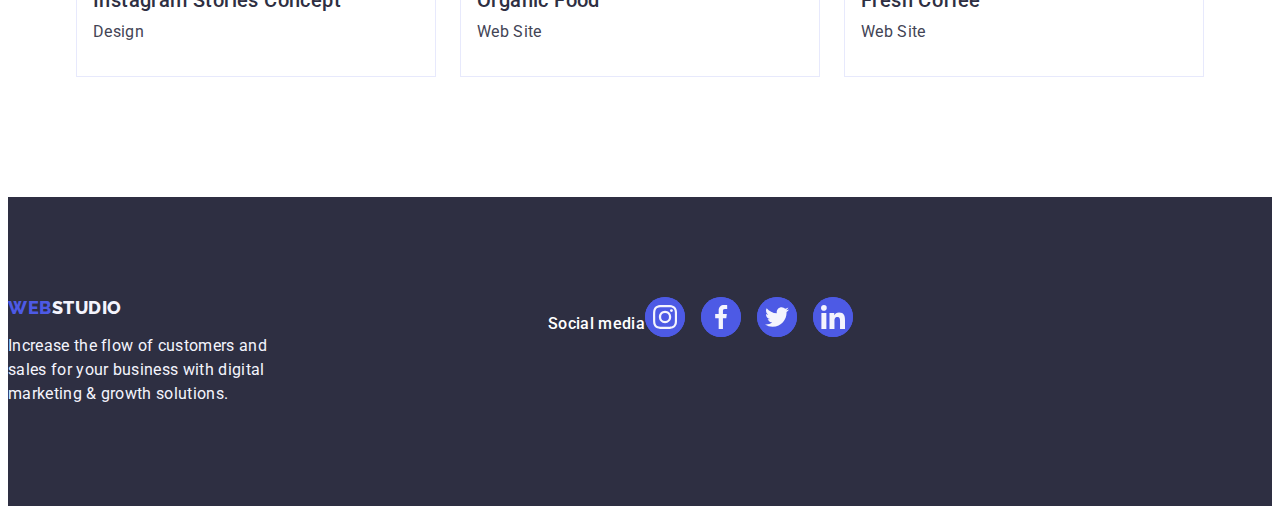
==== commit 6f76eee2: "4ubr-portf-wrap" ====
--- a/portfolio.html
+++ b/portfolio.html
@@ -86,111 +86,111 @@
                     width="360"
                     height="300"
                   />
-                  <div class="porfolio-cover">
-                    <p class="porfolio-cover-text">
-                      14 Stylish and User-Friendly App Design Concepts · Task
-                      Manager App · Calorie Tracker App · Exotic Fruit Ecommerce
-                      App · Cloud Storage App
-                    </p>
-                  </div>
-                </div>
-                <div class="portfolio-card">
-                  <h2 class="portfolio-subtitle">
-                    Banking App Interface Concept
-                  </h2>
-                  <p class="portfolio-text">App</p>
-                </div></a
-              >
-            </li>
-            <li class="portfolio-item">
-              <a class="portfolio-link link" href="">
-                <div class="portfolio-cover-wrap">
-                  <img
-                    class="portfolio-img"
-                    src="./images/portfolio2.jpg"
-                    alt="scanning qr code from phone to phone"
-                    width="360"
-                    height="300"
-                  />
-                  <div class="porfolio-cover">
-                    <p class="porfolio-cover-text">
-                      14 Stylish and User-Friendly App Design Concepts · Task
-                      Manager App · Calorie Tracker App · Exotic Fruit Ecommerce
-                      App · Cloud Storage App
-                    </p>
-                  </div>
-                </div>
-                <div class="portfolio-card">
-                  <h2 class="portfolio-subtitle">Cashless Payment</h2>
-                  <p class="portfolio-text">Marketing</p>
-                </div></a
-              >
-            </li>
-            <li class="portfolio-item">
-              <a class="portfolio-link link" href=""
-                ><div class="portfolio-cover-wrap">
-                  <img
-                    class="portfolio-img"
-                    src="./images/portfolio3.jpg"
-                    alt="laptop and phone screen with meditation program"
-                    width="360"
-                    height="300"
-                  />
-                  <div class="porfolio-cover">
-                    <p class="porfolio-cover-text">
-                      14 Stylish and User-Friendly App Design Concepts · Task
-                      Manager App · Calorie Tracker App · Exotic Fruit Ecommerce
-                      App · Cloud Storage App
-                    </p>
-                  </div>
-                </div>
-                <div class="portfolio-card">
-                  <h2 class="portfolio-subtitle">Meditation App</h2>
-                  <p class="portfolio-text">App</p>
-                </div></a
-              >
-            </li>
-            <li class="portfolio-item">
-              <a class="portfolio-link link" href=""
-                ><div class="portfolio-cover-wrap">
-                  <img
-                    class="portfolio-img"
-                    src="./images/portfolio4.jpg"
-                    alt="mobile phone attached to the windshield of a car"
-                    width="360"
-                    height="300"
-                  />
-                  <div class="porfolio-cover">
-                    <p class="porfolio-cover-text">
-                      14 Stylish and User-Friendly App Design Concepts · Task
-                      Manager App · Calorie Tracker App · Exotic Fruit Ecommerce
-                      App · Cloud Storage App
-                    </p>
-                  </div>
-                </div>
-                <div class="portfolio-card">
-                  <h2 class="portfolio-subtitle">Taxi Service</h2>
-                  <p class="portfolio-text">Marketing</p>
-                </div></a
-              >
-            </li>
-            <li class="portfolio-item">
-              <a class="portfolio-link link" href=""
-                ><div class="portfolio-cover-wrap">
-                  ><img
-                  class="portfolio-img"
-                  src="./images/portfolio5.jpg"
-                  alt="5 screensavers of the same theme for the mobile phone screen"
-                  width="360"
-                  height="300"
-                />
-                <div class="porfolio-cover">
+
                   <p class="porfolio-cover-text">
                     14 Stylish and User-Friendly App Design Concepts · Task
                     Manager App · Calorie Tracker App · Exotic Fruit Ecommerce
                     App · Cloud Storage App
                   </p>
-                </div></div>
+                </div>
+                <div class="portfolio-card">
+                  <h2 class="portfolio-subtitle">
+                    Banking App Interface Concept
+                  </h2>
+                  <p class="portfolio-text">App</p>
+                </div></a
+              >
+            </li>
+            <li class="portfolio-item">
+              <a class="portfolio-link link" href="">
+                <div class="portfolio-cover-wrap">
+                  <img
+                    class="portfolio-img"
+                    src="./images/portfolio2.jpg"
+                    alt="scanning qr code from phone to phone"
+                    width="360"
+                    height="300"
+                  />
+                  <div class="porfolio-cover">
+                    <p class="porfolio-cover-text">
+                      14 Stylish and User-Friendly App Design Concepts · Task
+                      Manager App · Calorie Tracker App · Exotic Fruit Ecommerce
+                      App · Cloud Storage App
+                    </p>
+                  </div>
+                </div>
+                <div class="portfolio-card">
+                  <h2 class="portfolio-subtitle">Cashless Payment</h2>
+                  <p class="portfolio-text">Marketing</p>
+                </div></a
+              >
+            </li>
+            <li class="portfolio-item">
+              <a class="portfolio-link link" href=""
+                ><div class="portfolio-cover-wrap">
+                  <img
+                    class="portfolio-img"
+                    src="./images/portfolio3.jpg"
+                    alt="laptop and phone screen with meditation program"
+                    width="360"
+                    height="300"
+                  />
+                  <div class="porfolio-cover">
+                    <p class="porfolio-cover-text">
+                      14 Stylish and User-Friendly App Design Concepts · Task
+                      Manager App · Calorie Tracker App · Exotic Fruit Ecommerce
+                      App · Cloud Storage App
+                    </p>
+                  </div>
+                </div>
+                <div class="portfolio-card">
+                  <h2 class="portfolio-subtitle">Meditation App</h2>
+                  <p class="portfolio-text">App</p>
+                </div></a
+              >
+            </li>
+            <li class="portfolio-item">
+              <a class="portfolio-link link" href=""
+                ><div class="portfolio-cover-wrap">
+                  <img
+                    class="portfolio-img"
+                    src="./images/portfolio4.jpg"
+                    alt="mobile phone attached to the windshield of a car"
+                    width="360"
+                    height="300"
+                  />
+                  <div class="porfolio-cover">
+                    <p class="porfolio-cover-text">
+                      14 Stylish and User-Friendly App Design Concepts · Task
+                      Manager App · Calorie Tracker App · Exotic Fruit Ecommerce
+                      App · Cloud Storage App
+                    </p>
+                  </div>
+                </div>
+                <div class="portfolio-card">
+                  <h2 class="portfolio-subtitle">Taxi Service</h2>
+                  <p class="portfolio-text">Marketing</p>
+                </div></a
+              >
+            </li>
+            <li class="portfolio-item">
+              <a class="portfolio-link link" href=""
+                ><div class="portfolio-cover-wrap">
+                  ><img
+                    class="portfolio-img"
+                    src="./images/portfolio5.jpg"
+                    alt="5 screensavers of the same theme for the mobile phone screen"
+                    width="360"
+                    height="300"
+                  />
+                  <div class="porfolio-cover">
+                    <p class="porfolio-cover-text">
+                      14 Stylish and User-Friendly App Design Concepts · Task
+                      Manager App · Calorie Tracker App · Exotic Fruit Ecommerce
+                      App · Cloud Storage App
+                    </p>
+                  </div>
+                </div>
                 <div class="portfolio-card">
                   <h2 class="portfolio-subtitle">Screen Illustrations</h2>
                   <p class="portfolio-text">Design</p>
@@ -201,19 +201,20 @@
               <a class="portfolio-link link" href=""
                 ><div class="portfolio-cover-wrap">
                   ><img
-                  class="portfolio-img"
-                  src="./images/portfolio6.jpg"
-                  alt="cheerful girl in a yellow knitted sweater, glasses, hat and headphones"
-                  width="360"
-                  height="300"
-                />
-                <div class="porfolio-cover">
-                  <p class="porfolio-cover-text">
-                    14 Stylish and User-Friendly App Design Concepts · Task
-                    Manager App · Calorie Tracker App · Exotic Fruit Ecommerce
-                    App · Cloud Storage App
-                  </p>
-                </div></div>
+                    class="portfolio-img"
+                    src="./images/portfolio6.jpg"
+                    alt="cheerful girl in a yellow knitted sweater, glasses, hat and headphones"
+                    width="360"
+                    height="300"
+                  />
+                  <div class="porfolio-cover">
+                    <p class="porfolio-cover-text">
+                      14 Stylish and User-Friendly App Design Concepts · Task
+                      Manager App · Calorie Tracker App · Exotic Fruit Ecommerce
+                      App · Cloud Storage App
+                    </p>
+                  </div>
+                </div>
                 <div class="portfolio-card">
                   <h2 class="portfolio-subtitle">Online Courses</h2>
                   <p class="portfolio-text">Marketing</p>
@@ -222,20 +223,22 @@
             </li>
             <li class="portfolio-item">
               <a class="portfolio-link link" href=""
-                ><div class="portfolio-cover-wrap"><img
-                  class="portfolio-img"
-                  src="./images/portfolio7.jpg"
-                  alt="interface concept for instagram stories"
-                  width="360"
-                  height="300"
-                />
-                <div class="porfolio-cover">
-                  <p class="porfolio-cover-text">
-                    14 Stylish and User-Friendly App Design Concepts · Task
-                    Manager App · Calorie Tracker App · Exotic Fruit Ecommerce
-                    App · Cloud Storage App
-                  </p>
-                </div></div>
+                ><div class="portfolio-cover-wrap">
+                  <img
+                    class="portfolio-img"
+                    src="./images/portfolio7.jpg"
+                    alt="interface concept for instagram stories"
+                    width="360"
+                    height="300"
+                  />
+                  <div class="porfolio-cover">
+                    <p class="porfolio-cover-text">
+                      14 Stylish and User-Friendly App Design Concepts · Task
+                      Manager App · Calorie Tracker App · Exotic Fruit Ecommerce
+                      App · Cloud Storage App
+                    </p>
+                  </div>
+                </div>
                 <div class="portfolio-card">
                   <h2 class="portfolio-subtitle">Instagram Stories Concept</h2>
                   <p class="portfolio-text">Design</p>
@@ -244,20 +247,22 @@
             </li>
             <li class="portfolio-item">
               <a class="portfolio-link link" href=""
-                ><div class="portfolio-cover-wrap"><img
-                  class="portfolio-img"
-                  src="./images/portfolio8.jpg"
-                  alt="a woman in light clothes carries a net with organic fruits"
-                  width="360"
-                  height="300"
-                />
-                <div class="porfolio-cover">
-                  <p class="porfolio-cover-text">
-                    14 Stylish and User-Friendly App Design Concepts · Task
-                    Manager App · Calorie Tracker App · Exotic Fruit Ecommerce
-                    App · Cloud Storage App
-                  </p>
-                </div></div>
+                ><div class="portfolio-cover-wrap">
+                  <img
+                    class="portfolio-img"
+                    src="./images/portfolio8.jpg"
+                    alt="a woman in light clothes carries a net with organic fruits"
+                    width="360"
+                    height="300"
+                  />
+                  <div class="porfolio-cover">
+                    <p class="porfolio-cover-text">
+                      14 Stylish and User-Friendly App Design Concepts · Task
+                      Manager App · Calorie Tracker App · Exotic Fruit Ecommerce
+                      App · Cloud Storage App
+                    </p>
+                  </div>
+                </div>
                 <div class="portfolio-card">
                   <h2 class="portfolio-subtitle">Organic Food</h2>
                   <p class="portfolio-text">Web Site</p>
@@ -266,20 +271,22 @@
             </li>
             <li class="portfolio-item">
               <a class="portfolio-link link" href=""
-                ><div class="portfolio-cover-wrap"><img
-                  class="portfolio-img"
-                  src="./images/portfolio9.jpg"
-                  alt="man adding milk to coffee"
-                  width="360"
-                  height="300"
-                />
-                <div class="porfolio-cover">
-                  <p class="porfolio-cover-text">
-                    14 Stylish and User-Friendly App Design Concepts · Task
-                    Manager App · Calorie Tracker App · Exotic Fruit Ecommerce
-                    App · Cloud Storage App
-                  </p>
-                </div></div>
+                ><div class="portfolio-cover-wrap">
+                  <img
+                    class="portfolio-img"
+                    src="./images/portfolio9.jpg"
+                    alt="man adding milk to coffee"
+                    width="360"
+                    height="300"
+                  />
+                  <div class="porfolio-cover">
+                    <p class="porfolio-cover-text">
+                      14 Stylish and User-Friendly App Design Concepts · Task
+                      Manager App · Calorie Tracker App · Exotic Fruit Ecommerce
+                      App · Cloud Storage App
+                    </p>
+                  </div>
+                </div>
                 <div class="portfolio-card">
                   <h2 class="portfolio-subtitle">Fresh Coffee</h2>
                   <p class="portfolio-text">Web Site</p>
@@ -312,20 +319,21 @@
             </li>
             <li class="footer-menu-fon">
               <a class="footer-menu-link" href="">
-              <svg class="footer-icon" width="24" height="24">
-                <use href="./images/icons.svg#icon-facebook-1"></use>
-              </svg></a>
+                <svg class="footer-icon" width="24" height="24">
+                  <use href="./images/icons.svg#icon-facebook-1"></use></svg
+              ></a>
             </li>
             <li class="footer-menu-fon">
-              <a class="footer-menu-link" href=""><svg class="footer-icon" width="24" height="24">
-                <use href="./images/icons.svg#icon-twitter-1"></use>
-              </svg></a>
+              <a class="footer-menu-link" href=""
+                ><svg class="footer-icon" width="24" height="24">
+                  <use href="./images/icons.svg#icon-twitter-1"></use></svg
+              ></a>
             </li>
             <li class="footer-menu-fon">
               <a class="footer-menu-link" href="">
-              <svg class="footer-icon" width="24" height="24">
-                <use href="./images/icons.svg#icon-linkedin-1"></use>
-              </svg></a>
+                <svg class="footer-icon" width="24" height="24">
+                  <use href="./images/icons.svg#icon-linkedin-1"></use></svg
+              ></a>
             </li>
           </ul>
         </div>
--- a/css/styles.css
+++ b/css/styles.css
@@ -143,17 +143,12 @@
   position: relative;
   color: #404bbf;
   transition: color 250ms cubic-bezier(0.4, 0, 0.2, 1);
-  transition: transform 250ms linear;
-  transition: cubic-bezier(0.4, 0, 0.2, 1);
-
 }
 .header-menu-link:hover,
 .header-menu-link:focus {
   color: var(--ocean, #404bbf);
   text-decoration: underline;
   text-decoration: none;
-  /*transition: transform 250ms linear;
-  transition: cubic-bezier(0.4, 0, 0.2, 1);*/
 }
 .header-address {
   font-style: normal;
@@ -165,7 +160,7 @@
 }
 
 .current::after {
-  width:100%;
+  width: 100%;
   width: 66px;
   height: 4px;
   flex-shrink: 0;
@@ -189,16 +184,12 @@
   display: flex;
   gap: 40px;
   transition: color 250ms cubic-bezier(0.4, 0, 0.2, 1);
-  transition: transform 250ms linear;
-  transition: cubic-bezier(0.4, 0, 0.2, 1);
 }
 
 .header-address-link:hover,
 .header-address-link:focus {
   color: var(--ocean, #404bbf);
   text-decoration: none;
-  /*transition: transform 250ms linear;
-  transition: cubic-bezier(0.4, 0, 0.2, 1);*/
 }
 /*----------------BUSINESS-------------*/
 
@@ -246,8 +237,6 @@
   display: block;
   justify-items: center;
   transition: background-color 250ms cubic-bezier(0.4, 0, 0.2, 1);
-  transition: transform 250ms linear;
-  transition: cubic-bezier(0.4, 0, 0.2, 1);
 }
 
 .business-btn:hover,
@@ -255,8 +244,6 @@
   background: var(--ocean, #404bbf);
   font-family: "Roboto", sans-serif;
   text-decoration: none;
-  /*transition: transform 250ms linear;
-  transition: cubic-bezier(0.4, 0, 0.2, 1);*/
 }
 
 /*----------------SKILLS--------------*/
@@ -409,9 +396,11 @@
   justify-content: center;
   transition: background-color 250ms cubic-bezier(0.4, 0, 0.2, 1);
 }
-.team-link :hover,
-.team-link :focus {
-  background-color: var(--ocean, #404bbf);
+.team-menu-fon :hover {
+  background-color: var(--ocean,#404bbf);
+}
+.team-menu-fon :focus {
+  background-color: #404bbf;
 }
 .team-icon {
   fill: #f4f4fd;
@@ -450,13 +439,22 @@
   transition: border-color 250ms cubic-bezier(0.4, 0, 0.2, 1),
     color 250ms cubic-bezier(0.4, 0, 0.2, 1);
 }
-
-.customers-link :hover,
-.customers-link :focus {
+.customers-link :hover {
   border-color: var(--ocean, #404bbf);
-  color: var(--ocean, #404bbf);
-  /*transition: border-color 250ms cubic-bezier(0.4, 0, 0.2, 1),
-    color 250ms cubic-bezier(0.4, 0, 0.2, 1);*/
+  color: #404bbf;
+}
+.customers-link :focus  {
+  border-color: var(--ocean, #404bbf);
+  color: #404bbf;
+}
+
+.customers-link :hover .customers-icon {
+  border-color: var(--ocean, #404bbf);
+  color: #404bbf;
+}
+.customers-link :focus .customers-icon {
+  border-color: var(--ocean, #404bbf);
+  color: #404bbf;
 }
 .customers-menu-item {
   width: calc((100% - 5 * 24px) / 6);
@@ -464,34 +462,21 @@
   transition: transform 250ms linear;
   transition: cubic-bezier(0.4, 0, 0.2, 1);
 }
-/*.customers-menu-fon {
-  width: 168px;
-  height: 88px;
-  border-radius: 4px;
-  border: 1px solid var(--lightslate, #8e8f99);
-  display: inline-block;
-  display: flex;
-  align-items: center;
-  justify-content: center;
-  flex-shrink: 0;
-}*/
 
 .customers-menu-item :hover,
 .customers-menu-item :focus {
   border: 1px solid var(--ocean, #404bbf);
-  /*transition: transform 250ms linear;
-  transition: cubic-bezier(0.4, 0, 0.2, 1);*/
+
 }
 .customers-icon {
   fill: currentColor;
   transition: transform 250ms linear;
   transition: cubic-bezier(0.4, 0, 0.2, 1);
+  border:none;
 }
 .customers-icon :hover,
 .customers-icon :focus {
-  fill: #404bbf;
-  /*transition: transform 250ms linear;
-  transition: cubic-bezier(0.4, 0, 0.2, 1);*/
+  fill: currentColor;
 }
 
 /*------------------PORTFOLIO-----------------*/
@@ -533,8 +518,8 @@
     background-color 250ms cubic-bezier(0.4, 0, 0.2, 1),
     border-color 250ms cubic-bezier(0.4, 0, 0.2, 1),
     box-shadow 250ms cubic-bezier(0.4, 0, 0.2, 1);
-    transition: transform 250ms linear;
-    transition: cubic-bezier(0.4, 0, 0.2, 1);
+  /*transition: transform 250ms linear;
+  transition: cubic-bezier(0.4, 0, 0.2, 1);*/
 }
 .portfolio-btn:hover,
 .portfolio-btn:focus {
@@ -542,8 +527,6 @@
   color: var(--white, #ffffff);
   text-decoration: none;
   border: 1px solid transparent;
-  /*transition: transform 250ms linear;
-  transition: cubic-bezier(0.4, 0, 0.2, 1);*/
   box-shadow: 0px 3px 1px rgba(0, 0, 0, 0.1), 0px 2px 1px rgba(0, 0, 0, 0.08),
     0px 2px 2px rgba(0, 0, 0, 0.12);
 }
@@ -561,7 +544,7 @@
   transition: box-shadow 250ms cubic-bezier(0.4, 0, 0.2, 1);
   transform: translateY(0%);
 }
-.portfolio-link :hover{
+.portfolio-link :hover {
   transform: translateY(0%);
   box-shadow: 0px 1px 6px rgba(46, 47, 66, 0.08),
     0px 1px 1px rgba(46, 47, 66, 0.16), 0px 2px 1px rgba(46, 47, 66, 0.08);
@@ -571,9 +554,13 @@
   box-shadow: 0px 1px 6px rgba(46, 47, 66, 0.08),
     0px 1px 1px rgba(46, 47, 66, 0.16), 0px 2px 1px rgba(46, 47, 66, 0.08);
 }
-.portfolio-link :hover  .porfolio-cover-text{ transform: translateY(0%);}
-
-.portfolio-link :focus .porfolio-cover-text{ transform: translateY(0%);}
+.portfolio-link :hover .porfolio-cover-text {
+  transform: translateY(0%);
+}
+
+.portfolio-link :focus .porfolio-cover-text {
+  transform: translateY(0%);
+}
 
 .portfolio-item {
   width: calc((100% - 48px) / 3);
@@ -686,7 +673,7 @@
   margin: 0;
   position: absolute;
   top: 100px;
-  max-left: 540px;
+  left: 540px;
   display: flex;
   align-items: baseline;
 }
@@ -698,6 +685,8 @@
   line-height: 1.5;
   letter-spacing: 0.02em;
   margin-bottom: 16px;
+  display: block;
+  text-align: center;
 }
 
 .footer-menu-list {
@@ -715,7 +704,6 @@
   align-items: center;
   justify-content: center;
   background-color: var(--iris, #4d5ae5);
-
 }
 .footer-menu-link {
   width: 100%;
@@ -725,6 +713,7 @@
   display: flex;
   align-items: center;
   justify-content: center;
+  transition: background-color 250ms cubic-bezier(0.4, 0, 0.2, 1);
 }
 
 .footer-menu-link :hover,
@@ -790,8 +779,8 @@
   fill: color #ffffff;
 }
 
-.modal-btn :hover,
-.modal-btn :focus {
+.modal-close-btn :hover,
+.modal-close-btn :focus {
   background-color: var(--ocean, #404bbf);
   border: none;
 }
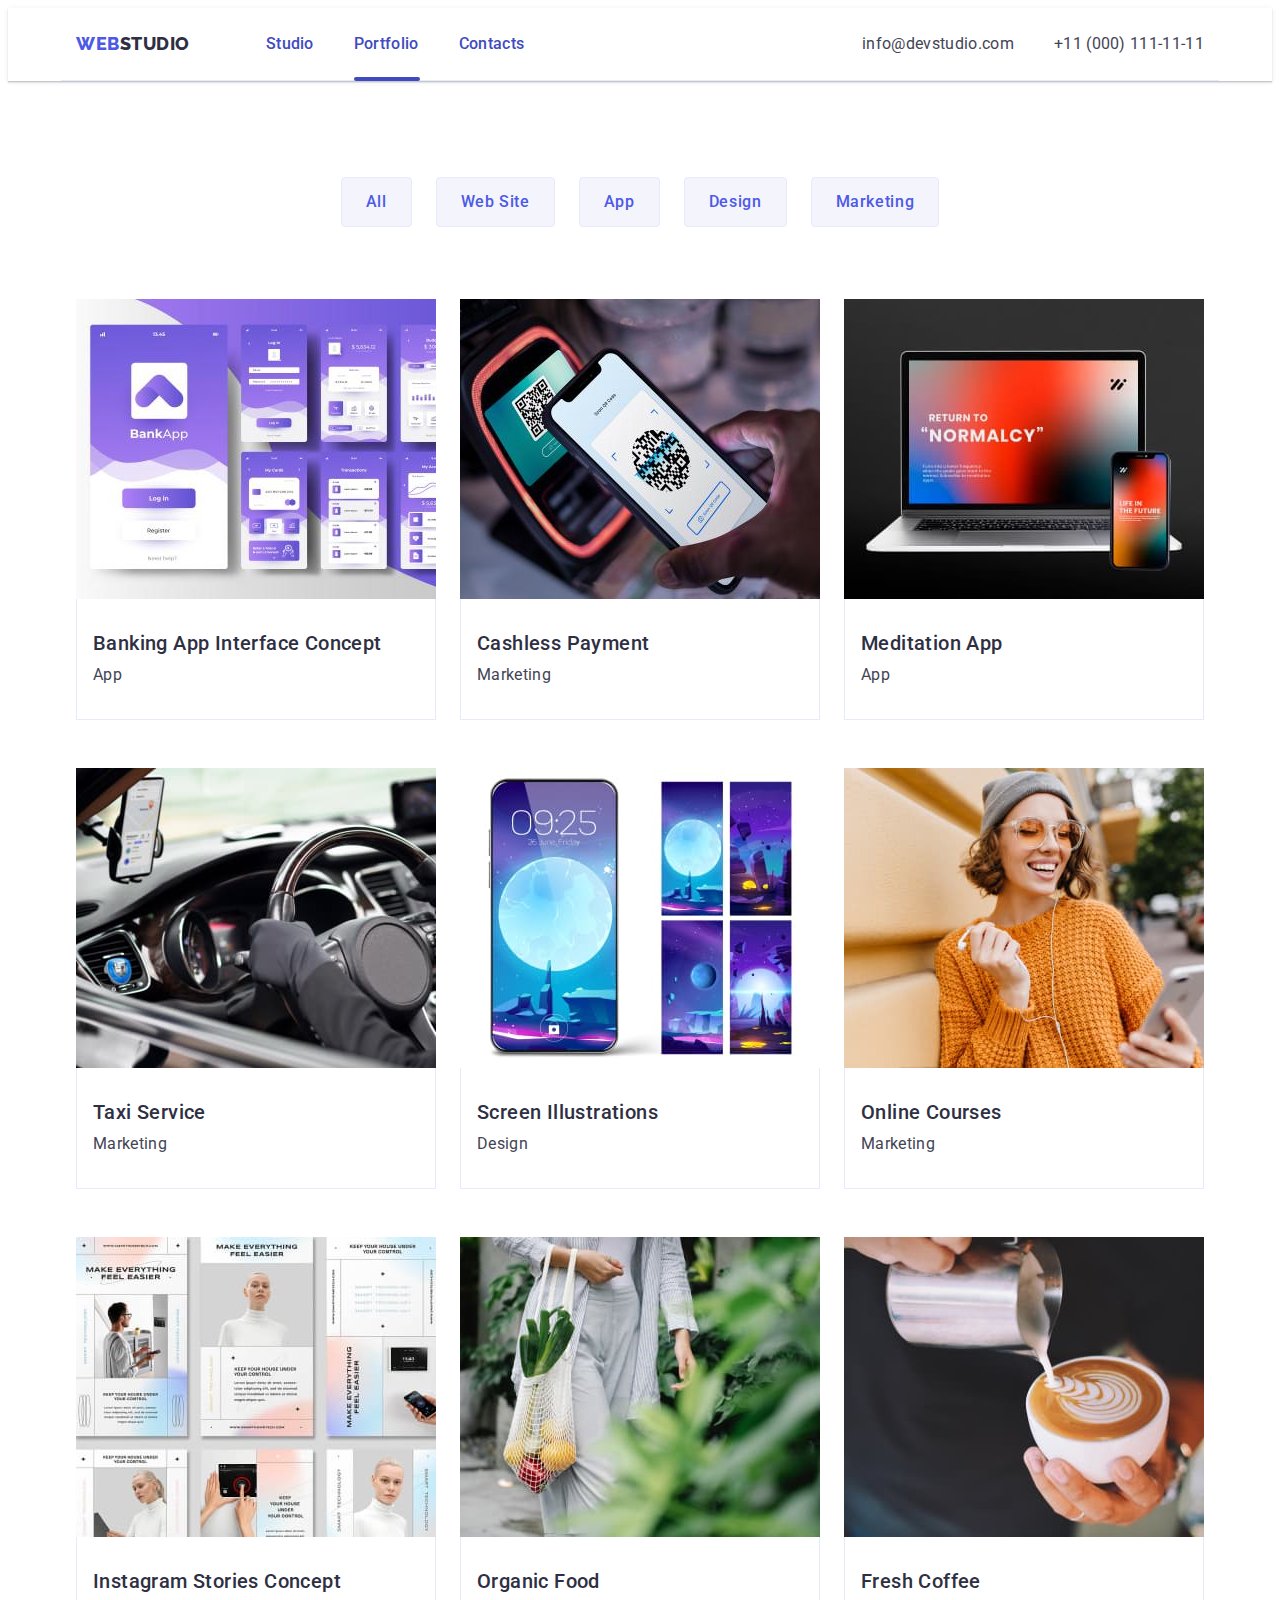
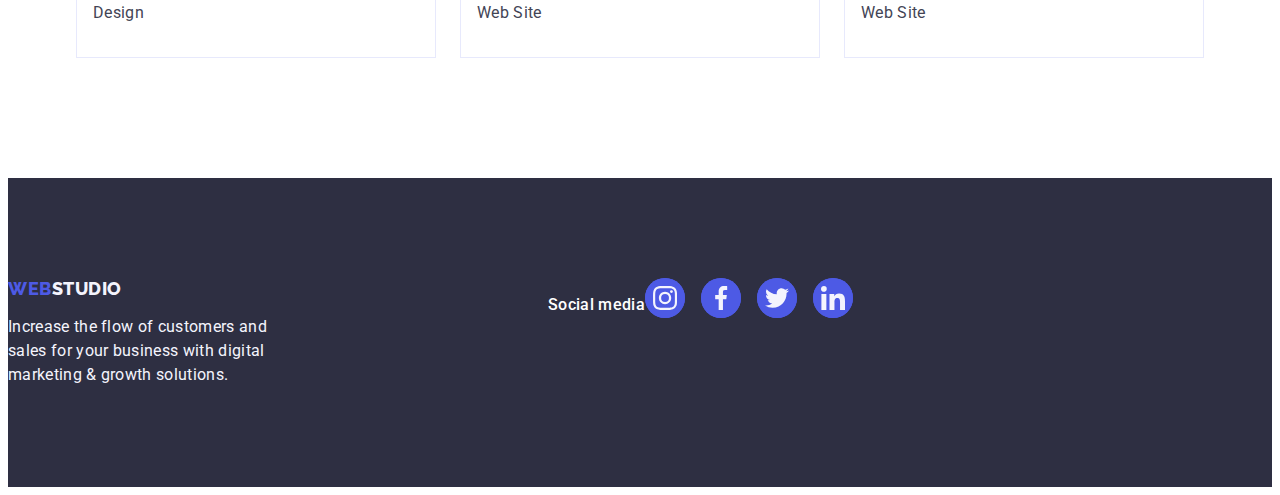
==== commit 0d6acf45: "4portf-card-odin-uroven" ====
--- a/portfolio.html
+++ b/portfolio.html
@@ -111,13 +111,11 @@
                     width="360"
                     height="300"
                   />
-                  <div class="porfolio-cover">
-                    <p class="porfolio-cover-text">
-                      14 Stylish and User-Friendly App Design Concepts · Task
-                      Manager App · Calorie Tracker App · Exotic Fruit Ecommerce
-                      App · Cloud Storage App
-                    </p>
-                  </div>
+                  <p class="porfolio-cover-text">
+                    14 Stylish and User-Friendly App Design Concepts · Task
+                    Manager App · Calorie Tracker App · Exotic Fruit Ecommerce
+                    App · Cloud Storage App
+                  </p>
                 </div>
                 <div class="portfolio-card">
                   <h2 class="portfolio-subtitle">Cashless Payment</h2>
@@ -135,13 +133,11 @@
                     width="360"
                     height="300"
                   />
-                  <div class="porfolio-cover">
-                    <p class="porfolio-cover-text">
-                      14 Stylish and User-Friendly App Design Concepts · Task
-                      Manager App · Calorie Tracker App · Exotic Fruit Ecommerce
-                      App · Cloud Storage App
-                    </p>
-                  </div>
+                  <p class="porfolio-cover-text">
+                    14 Stylish and User-Friendly App Design Concepts · Task
+                    Manager App · Calorie Tracker App · Exotic Fruit Ecommerce
+                    App · Cloud Storage App
+                  </p>
                 </div>
                 <div class="portfolio-card">
                   <h2 class="portfolio-subtitle">Meditation App</h2>
@@ -159,13 +155,10 @@
                     width="360"
                     height="300"
                   />
-                  <div class="porfolio-cover">
-                    <p class="porfolio-cover-text">
-                      14 Stylish and User-Friendly App Design Concepts · Task
-                      Manager App · Calorie Tracker App · Exotic Fruit Ecommerce
-                      App · Cloud Storage App
-                    </p>
-                  </div>
+                  <p class="porfolio-cover-text">14 Stylish and User-Friendly App Design Concepts · Task
+                    Manager App · Calorie Tracker App · Exotic Fruit Ecommerce
+                    App · Cloud Storage App
+                  </p>
                 </div>
                 <div class="portfolio-card">
                   <h2 class="portfolio-subtitle">Taxi Service</h2>
@@ -175,21 +168,17 @@
             </li>
             <li class="portfolio-item">
               <a class="portfolio-link link" href=""
-                ><div class="portfolio-cover-wrap">
-                  ><img
+                ><div class="portfolio-cover-wrap"><img
                     class="portfolio-img"
                     src="./images/portfolio5.jpg"
                     alt="5 screensavers of the same theme for the mobile phone screen"
                     width="360"
                     height="300"
                   />
-                  <div class="porfolio-cover">
-                    <p class="porfolio-cover-text">
-                      14 Stylish and User-Friendly App Design Concepts · Task
-                      Manager App · Calorie Tracker App · Exotic Fruit Ecommerce
-                      App · Cloud Storage App
-                    </p>
-                  </div>
+                  <p class="porfolio-cover-text">14 Stylish and User-Friendly App Design Concepts · Task
+                    Manager App · Calorie Tracker App · Exotic Fruit Ecommerce
+                    App · Cloud Storage App
+                  </p>
                 </div>
                 <div class="portfolio-card">
                   <h2 class="portfolio-subtitle">Screen Illustrations</h2>
@@ -199,21 +188,18 @@
             </li>
             <li class="portfolio-item">
               <a class="portfolio-link link" href=""
-                ><div class="portfolio-cover-wrap">
-                  ><img
+                ><div class="portfolio-cover-wrap"><img
                     class="portfolio-img"
                     src="./images/portfolio6.jpg"
                     alt="cheerful girl in a yellow knitted sweater, glasses, hat and headphones"
                     width="360"
                     height="300"
                   />
-                  <div class="porfolio-cover">
-                    <p class="porfolio-cover-text">
-                      14 Stylish and User-Friendly App Design Concepts · Task
-                      Manager App · Calorie Tracker App · Exotic Fruit Ecommerce
-                      App · Cloud Storage App
-                    </p>
-                  </div>
+                  <p class="porfolio-cover-text">
+                    14 Stylish and User-Friendly App Design Concepts · Task
+                    Manager App · Calorie Tracker App · Exotic Fruit Ecommerce
+                    App · Cloud Storage App
+                  </p>
                 </div>
                 <div class="portfolio-card">
                   <h2 class="portfolio-subtitle">Online Courses</h2>
@@ -231,13 +217,11 @@
                     width="360"
                     height="300"
                   />
-                  <div class="porfolio-cover">
-                    <p class="porfolio-cover-text">
-                      14 Stylish and User-Friendly App Design Concepts · Task
-                      Manager App · Calorie Tracker App · Exotic Fruit Ecommerce
-                      App · Cloud Storage App
-                    </p>
-                  </div>
+                  <p class="porfolio-cover-text">
+                    14 Stylish and User-Friendly App Design Concepts · Task
+                    Manager App · Calorie Tracker App · Exotic Fruit Ecommerce
+                    App · Cloud Storage App
+                  </p>
                 </div>
                 <div class="portfolio-card">
                   <h2 class="portfolio-subtitle">Instagram Stories Concept</h2>
@@ -255,13 +239,11 @@
                     width="360"
                     height="300"
                   />
-                  <div class="porfolio-cover">
-                    <p class="porfolio-cover-text">
-                      14 Stylish and User-Friendly App Design Concepts · Task
-                      Manager App · Calorie Tracker App · Exotic Fruit Ecommerce
-                      App · Cloud Storage App
-                    </p>
-                  </div>
+                  <p class="porfolio-cover-text">
+                    14 Stylish and User-Friendly App Design Concepts · Task
+                    Manager App · Calorie Tracker App · Exotic Fruit Ecommerce
+                    App · Cloud Storage App
+                  </p>
                 </div>
                 <div class="portfolio-card">
                   <h2 class="portfolio-subtitle">Organic Food</h2>
@@ -279,13 +261,11 @@
                     width="360"
                     height="300"
                   />
-                  <div class="porfolio-cover">
-                    <p class="porfolio-cover-text">
-                      14 Stylish and User-Friendly App Design Concepts · Task
-                      Manager App · Calorie Tracker App · Exotic Fruit Ecommerce
-                      App · Cloud Storage App
-                    </p>
-                  </div>
+                  <p class="porfolio-cover-text">
+                    14 Stylish and User-Friendly App Design Concepts · Task
+                    Manager App · Calorie Tracker App · Exotic Fruit Ecommerce
+                    App · Cloud Storage App
+                  </p>
                 </div>
                 <div class="portfolio-card">
                   <h2 class="portfolio-subtitle">Fresh Coffee</h2>
--- a/css/styles.css
+++ b/css/styles.css
@@ -397,7 +397,7 @@
   transition: background-color 250ms cubic-bezier(0.4, 0, 0.2, 1);
 }
 .team-menu-fon :hover {
-  background-color: var(--ocean,#404bbf);
+  background-color: var(--ocean, #404bbf);
 }
 .team-menu-fon :focus {
   background-color: #404bbf;
@@ -439,23 +439,13 @@
   transition: border-color 250ms cubic-bezier(0.4, 0, 0.2, 1),
     color 250ms cubic-bezier(0.4, 0, 0.2, 1);
 }
-.customers-link :hover {
-  border-color: var(--ocean, #404bbf);
+.customers-link :hover { 
   color: #404bbf;
 }
-.customers-link :focus  {
-  border-color: var(--ocean, #404bbf);
-  color: #404bbf;
-}
-
-.customers-link :hover .customers-icon {
-  border-color: var(--ocean, #404bbf);
-  color: #404bbf;
-}
-.customers-link :focus .customers-icon {
-  border-color: var(--ocean, #404bbf);
-  color: #404bbf;
-}
+.customers-link :focus {  color: #404bbf;
+}
+
+
 .customers-menu-item {
   width: calc((100% - 5 * 24px) / 6);
   height: 88px;
@@ -466,17 +456,16 @@
 .customers-menu-item :hover,
 .customers-menu-item :focus {
   border: 1px solid var(--ocean, #404bbf);
-
 }
 .customers-icon {
   fill: currentColor;
   transition: transform 250ms linear;
   transition: cubic-bezier(0.4, 0, 0.2, 1);
-  border:none;
 }
 .customers-icon :hover,
 .customers-icon :focus {
-  fill: currentColor;
+  fill: currentColor;border:none;
+  
 }
 
 /*------------------PORTFOLIO-----------------*/
@@ -542,19 +531,16 @@
 .portfolio-link {
   display: block;
   transition: box-shadow 250ms cubic-bezier(0.4, 0, 0.2, 1);
-  transform: translateY(0%);
-}
-.portfolio-link :hover {
-  transform: translateY(0%);
+}
+.portfolio-link:hover {
   box-shadow: 0px 1px 6px rgba(46, 47, 66, 0.08),
     0px 1px 1px rgba(46, 47, 66, 0.16), 0px 2px 1px rgba(46, 47, 66, 0.08);
 }
-.portfolio-link :focus {
-  transform: translateY(0%);
+.portfolio-link:focus {
   box-shadow: 0px 1px 6px rgba(46, 47, 66, 0.08),
     0px 1px 1px rgba(46, 47, 66, 0.16), 0px 2px 1px rgba(46, 47, 66, 0.08);
 }
-.portfolio-link :hover .porfolio-cover-text {
+.portfolio-link:hover .porfolio-cover-text {
   transform: translateY(0%);
 }
 
@@ -580,21 +566,6 @@
 .portfolio-cover-wrap {
   position: relative;
   overflow: hidden;
-}
-
-.porfolio-cover {
-  position: absolute;
-  top: 0;
-  flex-shrink: 0;
-  background: var(--iris, #4d5ae5);
-  height: 100%;
-  width: 100%;
-  padding: 0 32px;
-  padding-top: 40px;
-  display: flex;
-  transform: translateY(100%);
-  transition: transform 250ms linear;
-  transition: cubic-bezier(0.4, 0, 0.2, 1);
 }
 
 .porfolio-cover-text {
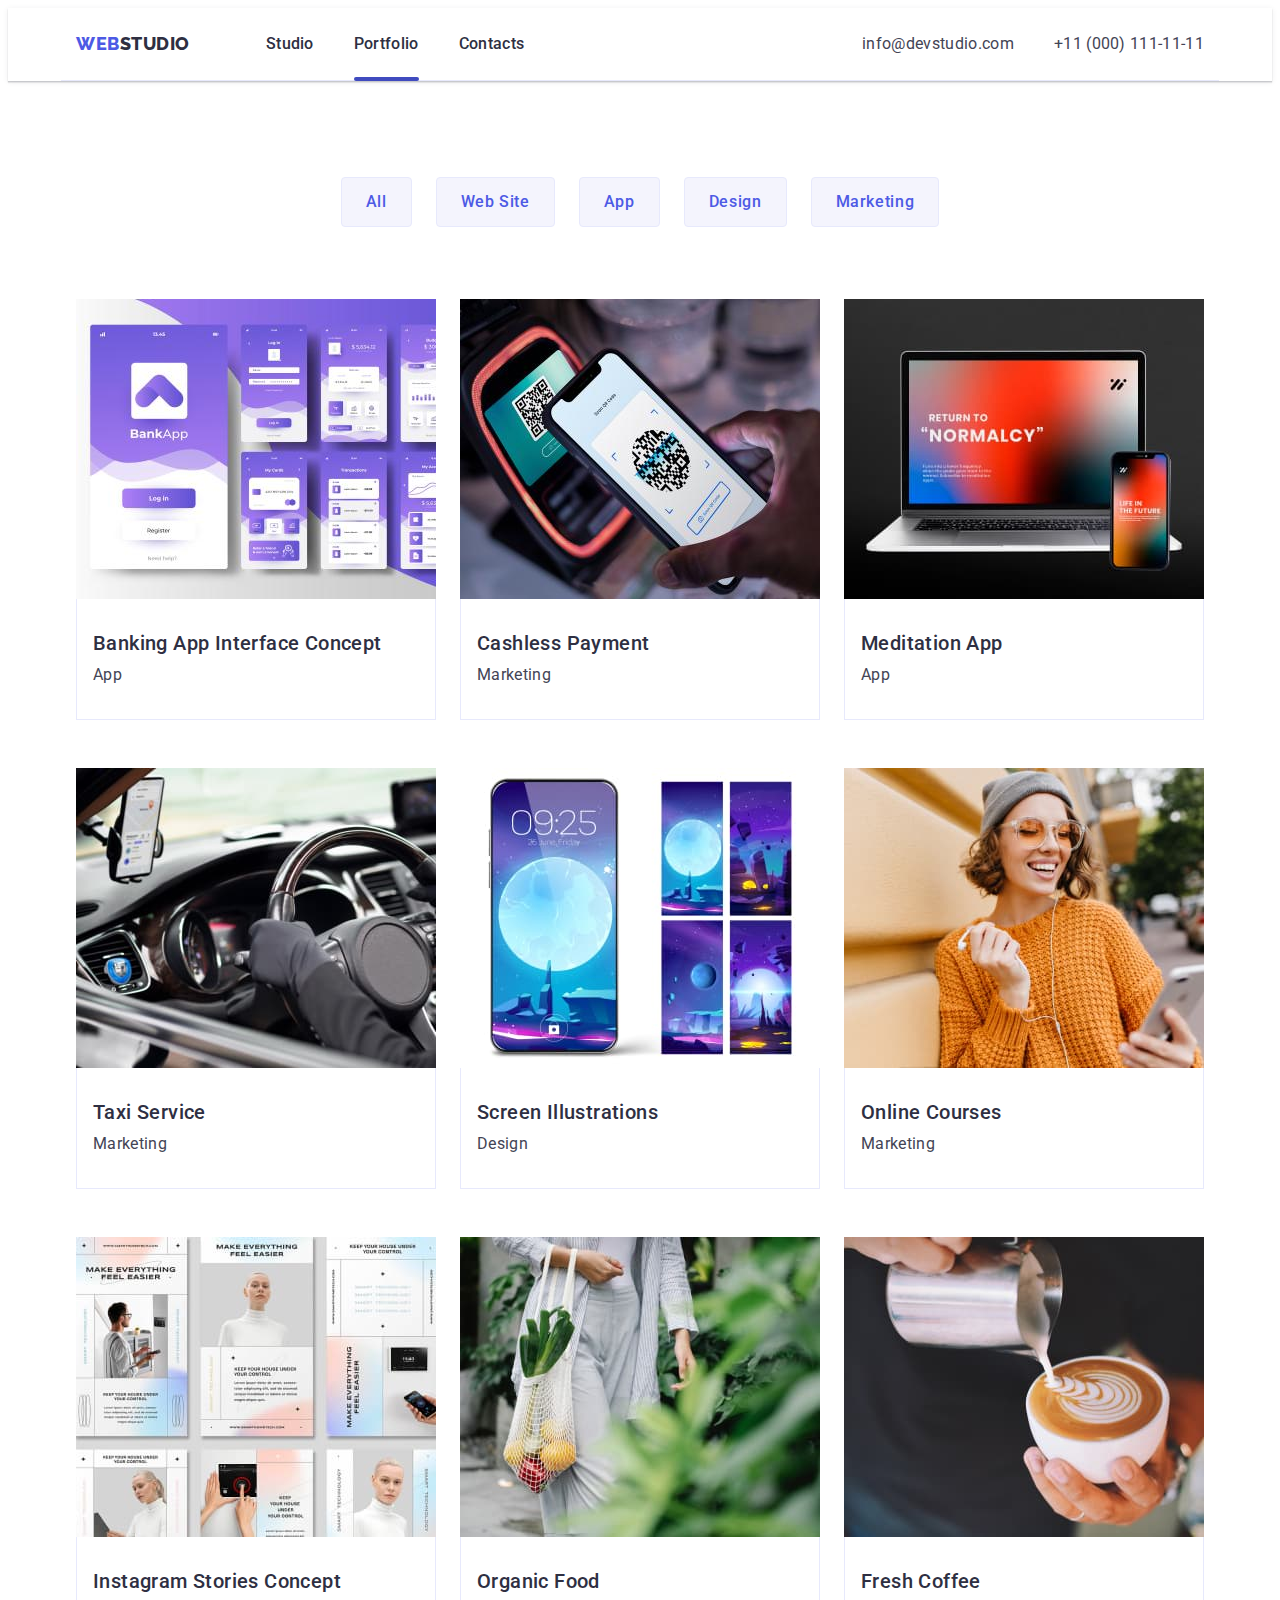
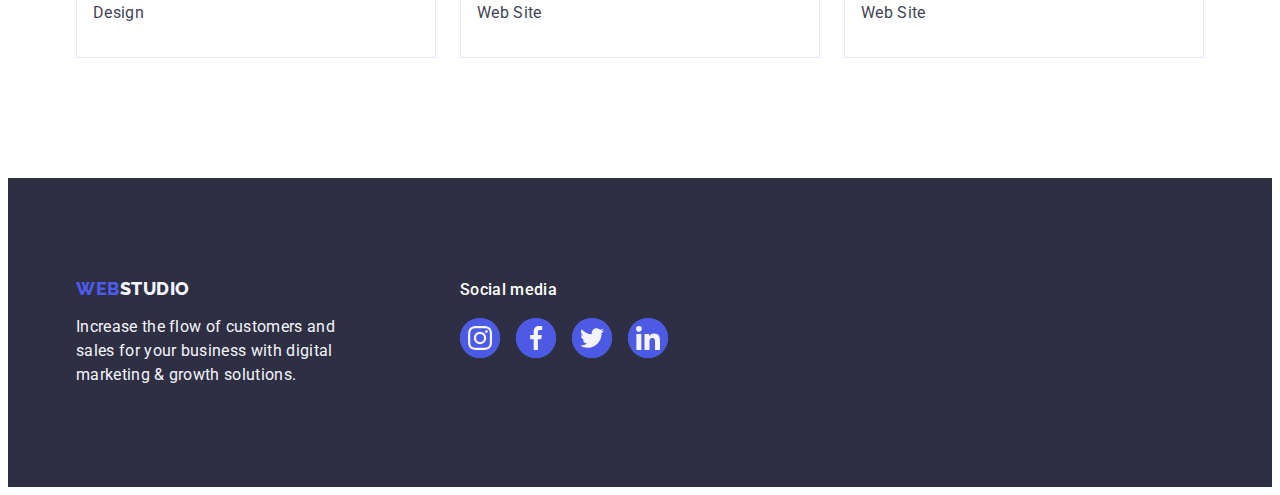
==== commit 8169d07a: "4vupravlennya" ====
--- a/portfolio.html
+++ b/portfolio.html
@@ -155,7 +155,8 @@
                     width="360"
                     height="300"
                   />
-                  <p class="porfolio-cover-text">14 Stylish and User-Friendly App Design Concepts · Task
+                  <p class="porfolio-cover-text">
+                    14 Stylish and User-Friendly App Design Concepts · Task
                     Manager App · Calorie Tracker App · Exotic Fruit Ecommerce
                     App · Cloud Storage App
                   </p>
@@ -168,14 +169,16 @@
             </li>
             <li class="portfolio-item">
               <a class="portfolio-link link" href=""
-                ><div class="portfolio-cover-wrap"><img
+                ><div class="portfolio-cover-wrap">
+                  <img
                     class="portfolio-img"
                     src="./images/portfolio5.jpg"
                     alt="5 screensavers of the same theme for the mobile phone screen"
                     width="360"
                     height="300"
                   />
-                  <p class="porfolio-cover-text">14 Stylish and User-Friendly App Design Concepts · Task
+                  <p class="porfolio-cover-text">
+                    14 Stylish and User-Friendly App Design Concepts · Task
                     Manager App · Calorie Tracker App · Exotic Fruit Ecommerce
                     App · Cloud Storage App
                   </p>
@@ -188,7 +191,8 @@
             </li>
             <li class="portfolio-item">
               <a class="portfolio-link link" href=""
-                ><div class="portfolio-cover-wrap"><img
+                ><div class="portfolio-cover-wrap">
+                  <img
                     class="portfolio-img"
                     src="./images/portfolio6.jpg"
                     alt="cheerful girl in a yellow knitted sweater, glasses, hat and headphones"
@@ -278,6 +282,7 @@
       </section>
     </main>
     <footer class="footer">
+      <div class="container">
       <div class="footer-container">
         <div class="footer-left">
           <a class="footer-logo link" href="./index.html"
@@ -318,6 +323,8 @@
           </ul>
         </div>
       </div>
+    </div>
     </footer>
+
   </body>
 </html>
--- a/css/styles.css
+++ b/css/styles.css
@@ -132,16 +132,15 @@
 }
 
 .header-menu-link {
-  color: var(--grey);
+  
   font-size: 16px;
   font-weight: 500;
   line-height: 1.5;
   letter-spacing: 0.02em;
   text-align: center;
   display: flex;
-  padding: 24px 0;
+  padding: 24px 0;color: var(--navyblue, #2E2F42);
   position: relative;
-  color: #404bbf;
   transition: color 250ms cubic-bezier(0.4, 0, 0.2, 1);
 }
 .header-menu-link:hover,
@@ -161,7 +160,6 @@
 
 .current::after {
   width: 100%;
-  width: 66px;
   height: 4px;
   flex-shrink: 0;
   border-radius: 2px;
@@ -439,12 +437,12 @@
   transition: border-color 250ms cubic-bezier(0.4, 0, 0.2, 1),
     color 250ms cubic-bezier(0.4, 0, 0.2, 1);
 }
-.customers-link :hover { 
+.customers-link :hover {
   color: #404bbf;
 }
-.customers-link :focus {  color: #404bbf;
-}
-
+.customers-link :focus {
+  color: #404bbf;
+}
 
 .customers-menu-item {
   width: calc((100% - 5 * 24px) / 6);
@@ -452,10 +450,13 @@
   transition: transform 250ms linear;
   transition: cubic-bezier(0.4, 0, 0.2, 1);
 }
-
-.customers-menu-item :hover,
+.customers-menu-item :hover {
+  color: #404bbf;
+  border-color: #404bbf;
+}
 .customers-menu-item :focus {
-  border: 1px solid var(--ocean, #404bbf);
+  color: #404bbf;
+  border-color: #404bbf;
 }
 .customers-icon {
   fill: currentColor;
@@ -464,8 +465,8 @@
 }
 .customers-icon :hover,
 .customers-icon :focus {
-  fill: currentColor;border:none;
-  
+  fill: currentColor;
+  border: none;
 }
 
 /*------------------PORTFOLIO-----------------*/
@@ -507,8 +508,6 @@
     background-color 250ms cubic-bezier(0.4, 0, 0.2, 1),
     border-color 250ms cubic-bezier(0.4, 0, 0.2, 1),
     box-shadow 250ms cubic-bezier(0.4, 0, 0.2, 1);
-  /*transition: transform 250ms linear;
-  transition: cubic-bezier(0.4, 0, 0.2, 1);*/
 }
 .portfolio-btn:hover,
 .portfolio-btn:focus {
@@ -544,7 +543,7 @@
   transform: translateY(0%);
 }
 
-.portfolio-link :focus .porfolio-cover-text {
+.portfolio-link:focus .porfolio-cover-text {
   transform: translateY(0%);
 }
 
@@ -595,7 +594,7 @@
   font-size: 16px;
   line-height: 1.5;
   letter-spacing: 0.02em;
-  margin: 0;
+  margin: 0 auto;
 }
 
 /*-----------FOOTER------------*/
@@ -603,14 +602,18 @@
 .footer {
   background-color: #2e2f42;
   padding: 100px 0;
-  position: relative;
+  display: flex;
+  margin: 0;
+  padding-left: 15px;
+  padding-right: 15px;
 }
 .footer-container {
   display: flex;
   align-items: baseline;
-}
-.footer-left {
-  margin-right: 120px;
+  
+
+}
+.footer-left {margin-right: 120px;
 }
 .footer-logo {
   color: var(--iris, #4d5ae5);
@@ -639,13 +642,12 @@
 }
 
 .footer-social-menu {
-  width: 1158px;
+  
   text-align: center;
   margin: 0;
-  position: absolute;
   top: 100px;
-  left: 540px;
-  display: flex;
+  left:540px;
+  display: block;
   align-items: baseline;
 }
 
@@ -657,11 +659,12 @@
   letter-spacing: 0.02em;
   margin-bottom: 16px;
   display: block;
-  text-align: center;
+  text-align: left;
 }
 
 .footer-menu-list {
   display: flex;
+  justify-content: center;
   gap: 16px;
 }
 
@@ -673,7 +676,7 @@
   display: inline-block;
   display: flex;
   align-items: center;
-  justify-content: center;
+  
   background-color: var(--iris, #4d5ae5);
 }
 .footer-menu-link {
@@ -727,6 +730,14 @@
   transition: transform 250ms cubic-bezier(0.4, 0, 0.2, 1);
 }
 
+.modal :hover,
+.modal :focus {
+  background-color: var(--ocean, #404bbf);
+  background-color: #404bbf;
+  fill: #ffffff;
+  border: none;
+}
+
 .modal-close-btn {
   position: absolute;
   top: 24px;
@@ -744,20 +755,12 @@
   width: 24px;
   height: 24px;
 }
-
-.modal-close-btn:hover .modal-icon,
-.modal-close-btn:focus .modal-icon {
-  fill: color #ffffff;
-}
-
-.modal-close-btn :hover,
-.modal-close-btn :focus {
-  background-color: var(--ocean, #404bbf);
-  border: none;
-}
-
 .modal-icon {
   transition: fill 250ms cubic-bezier(0.4, 0, 0.2, 1);
+}
+
+.modal-icon :hover,
+.modal-icon :focus {
   fill: #ffffff;
 }
 
